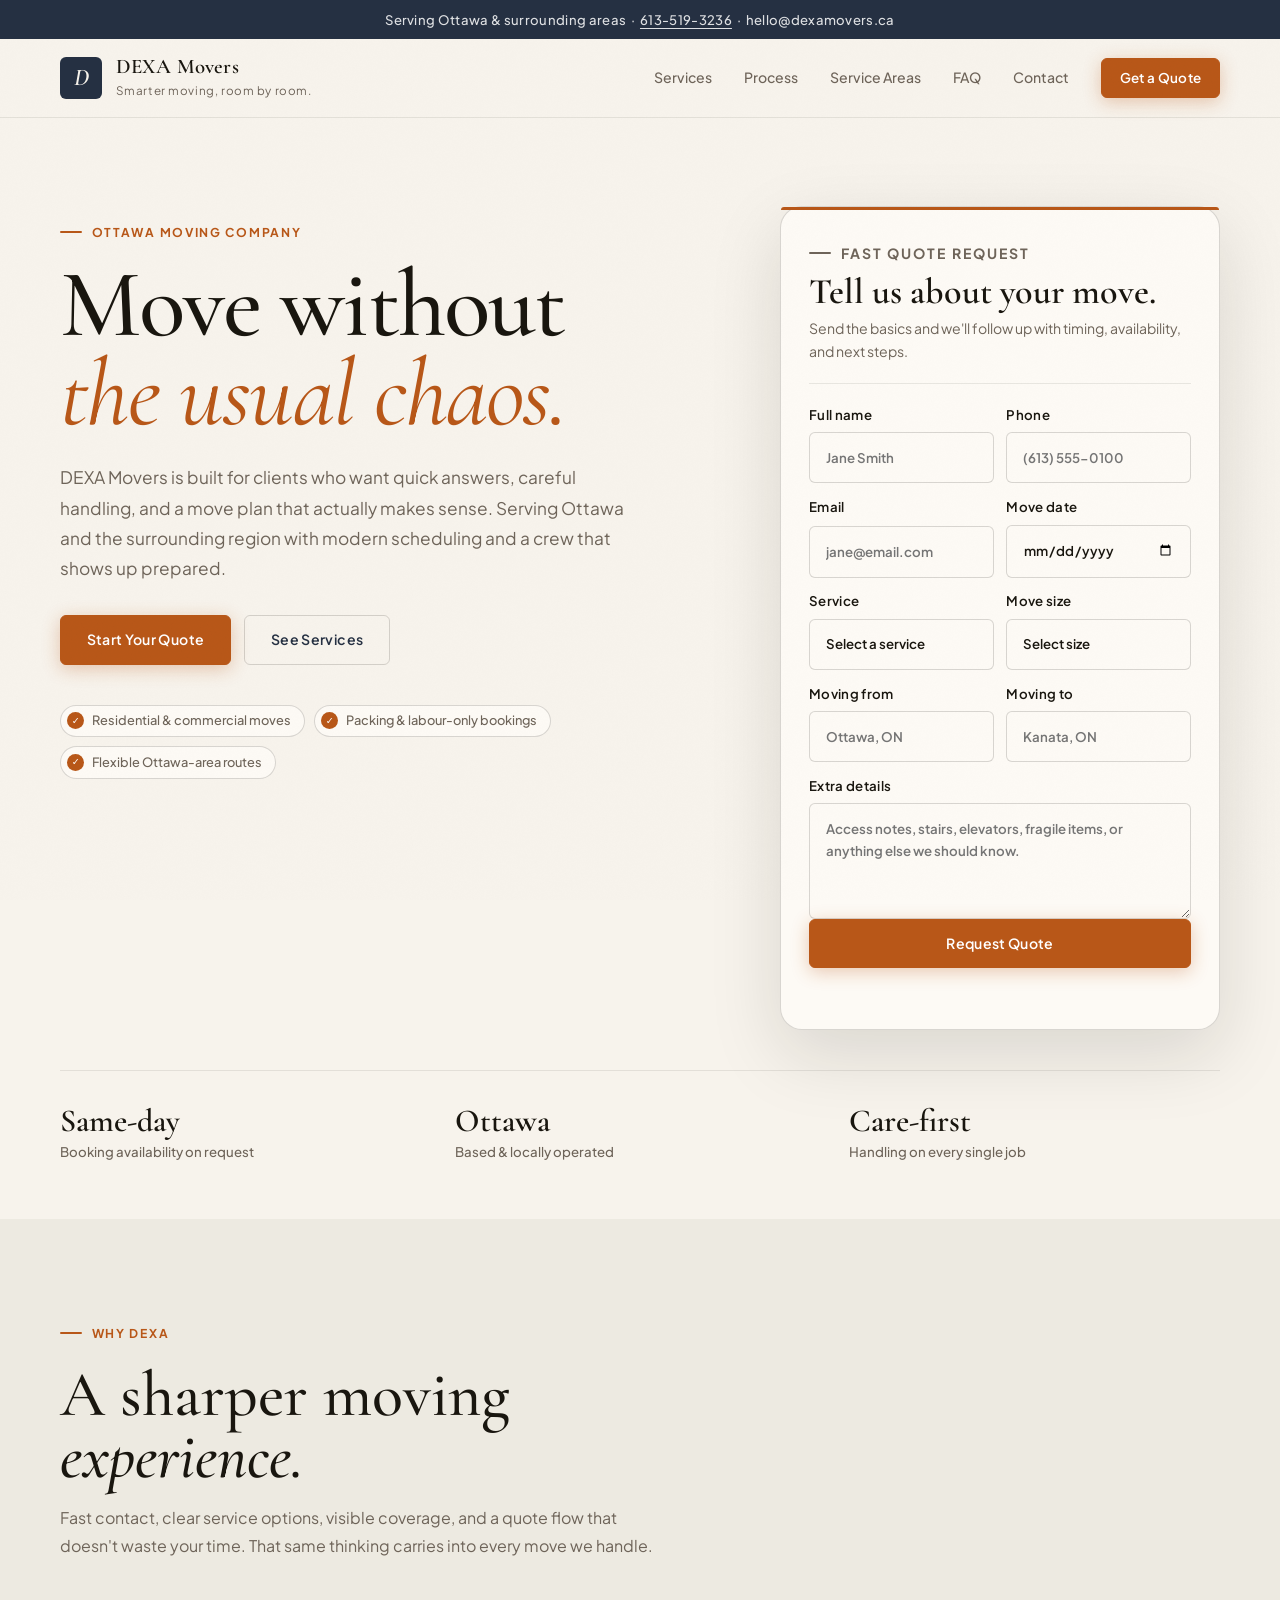
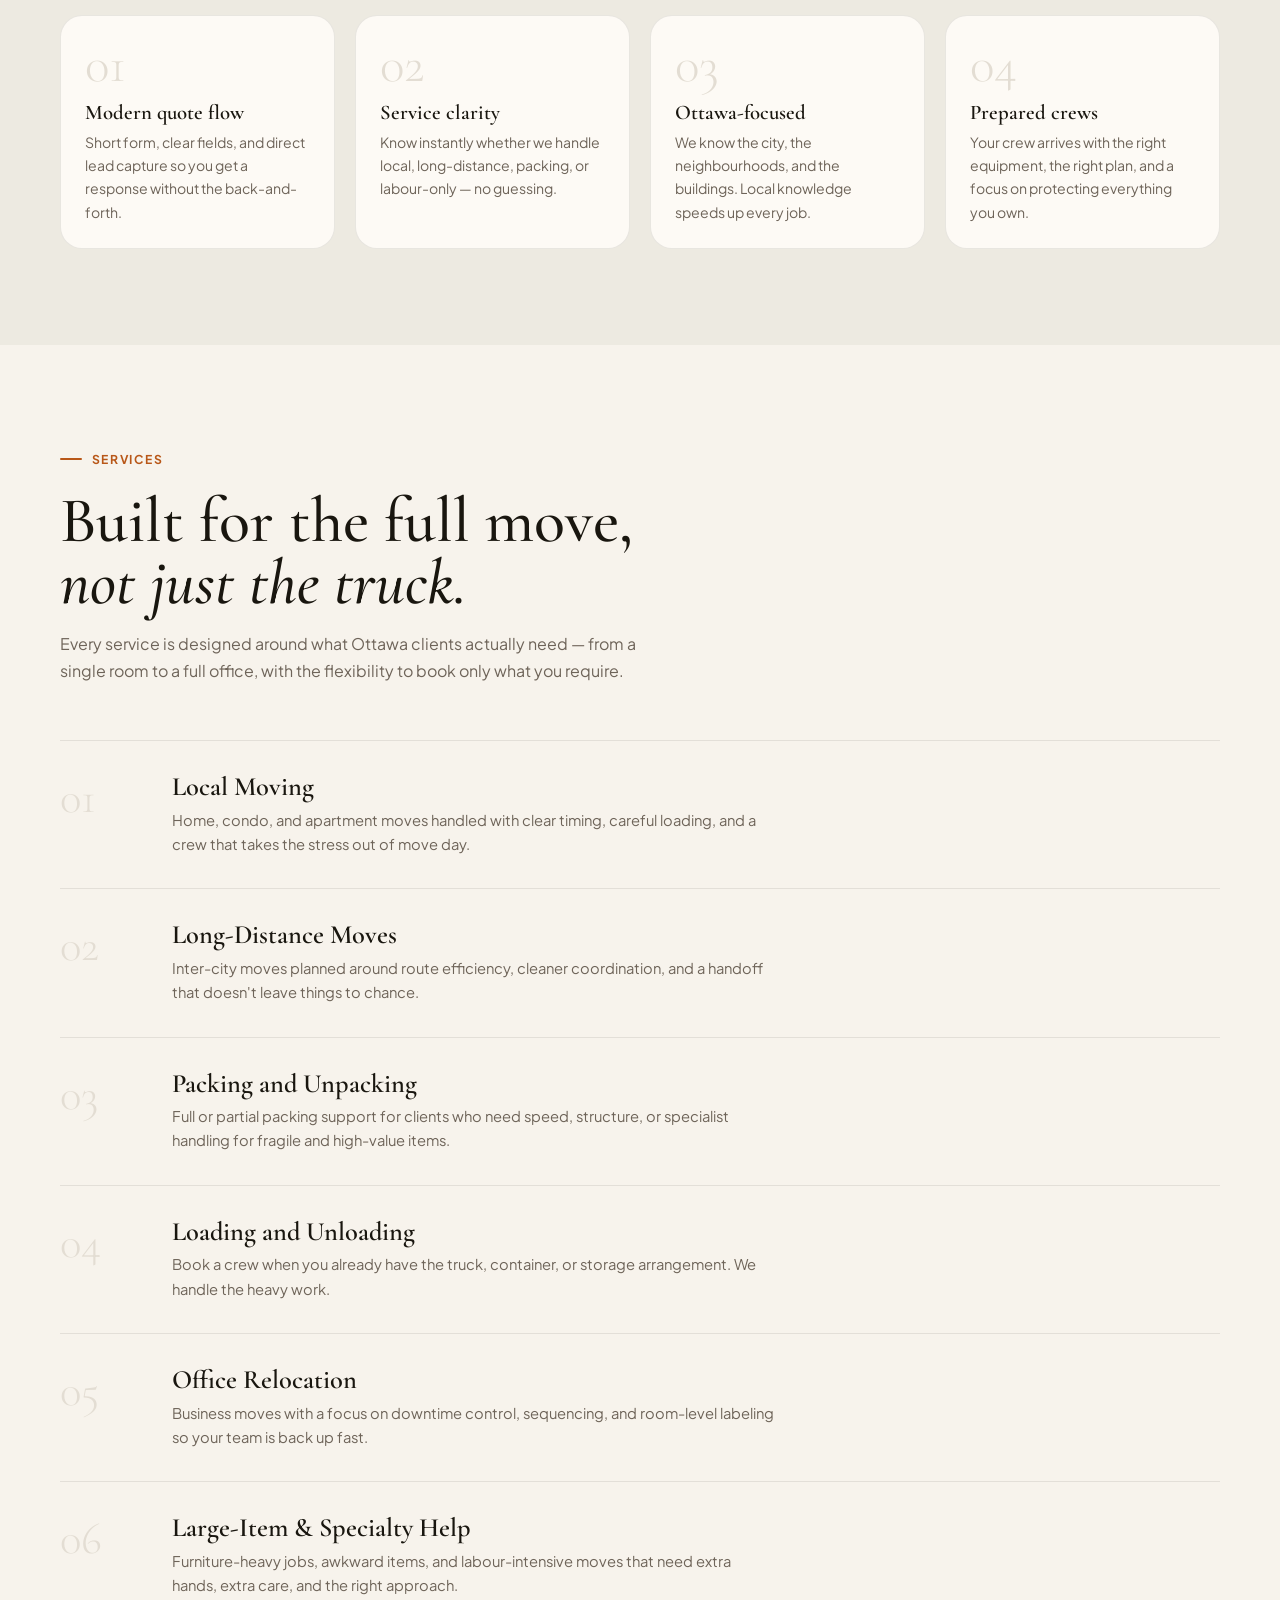
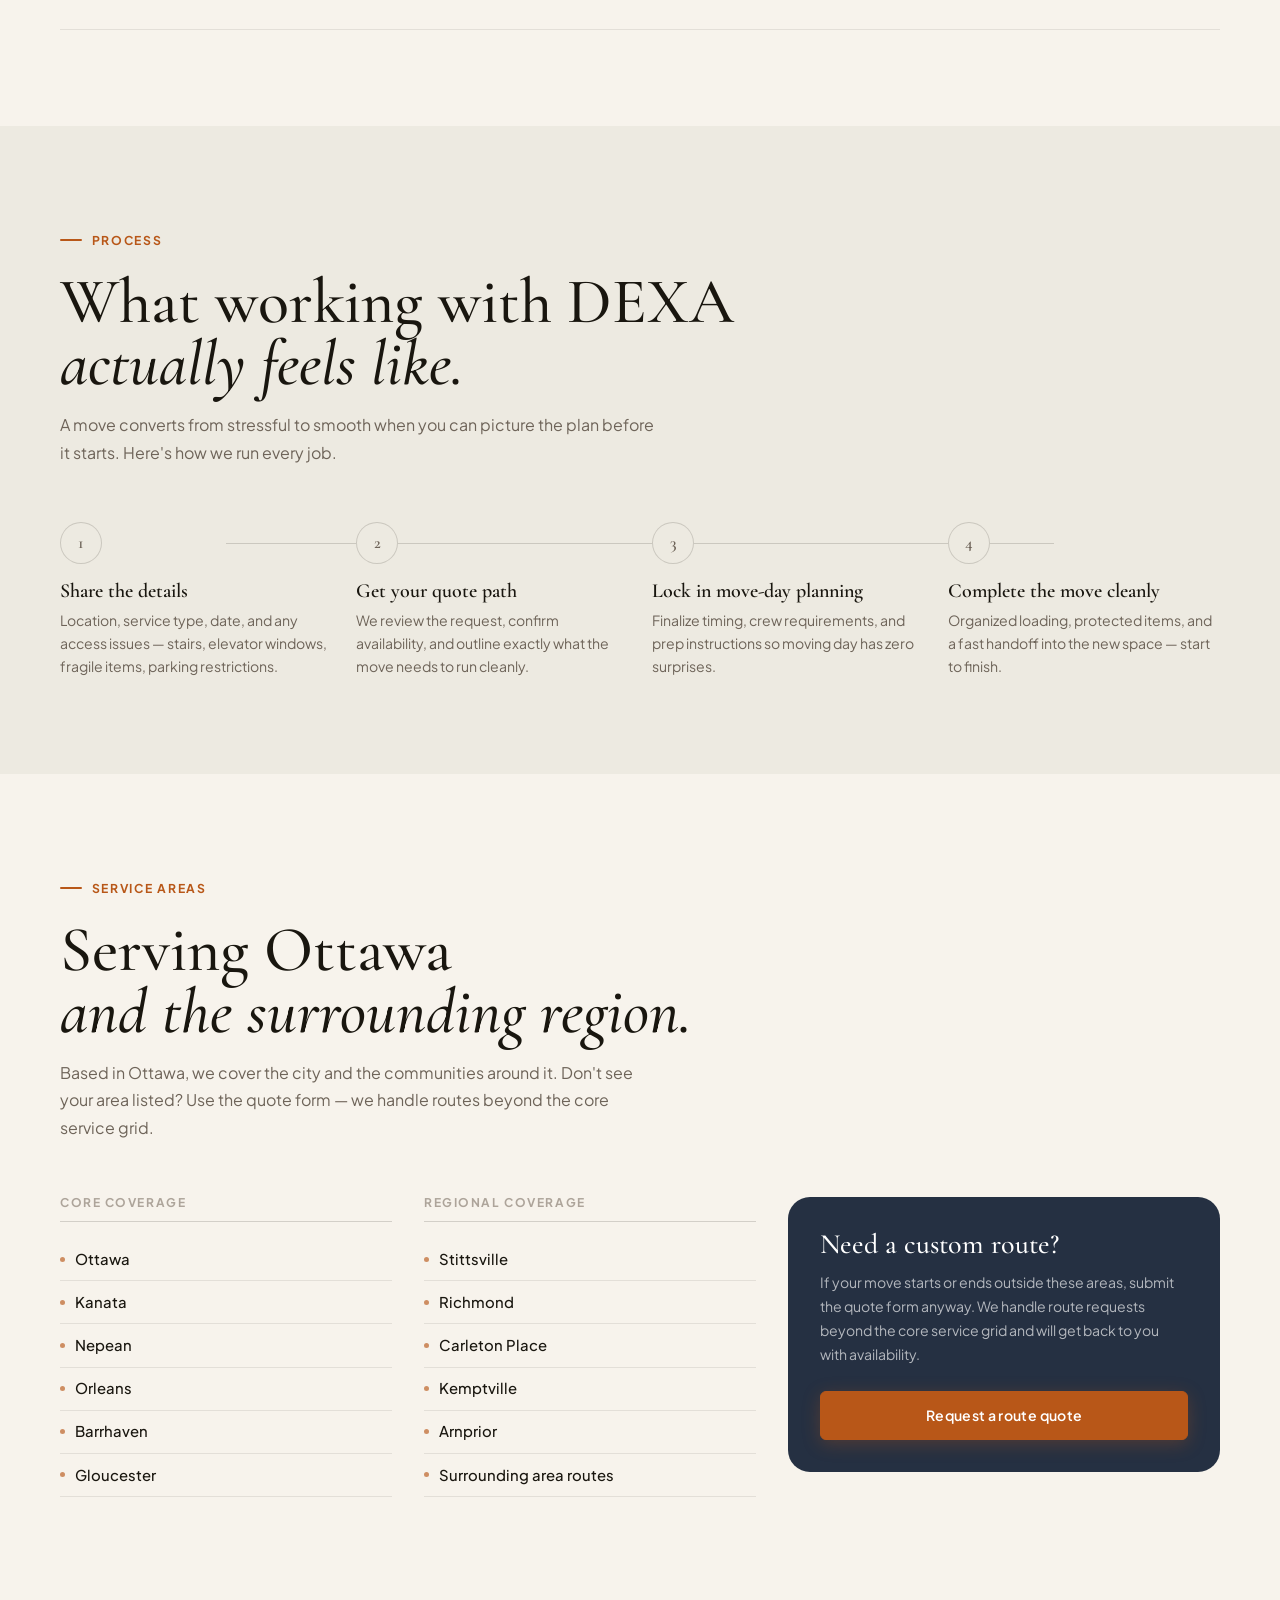
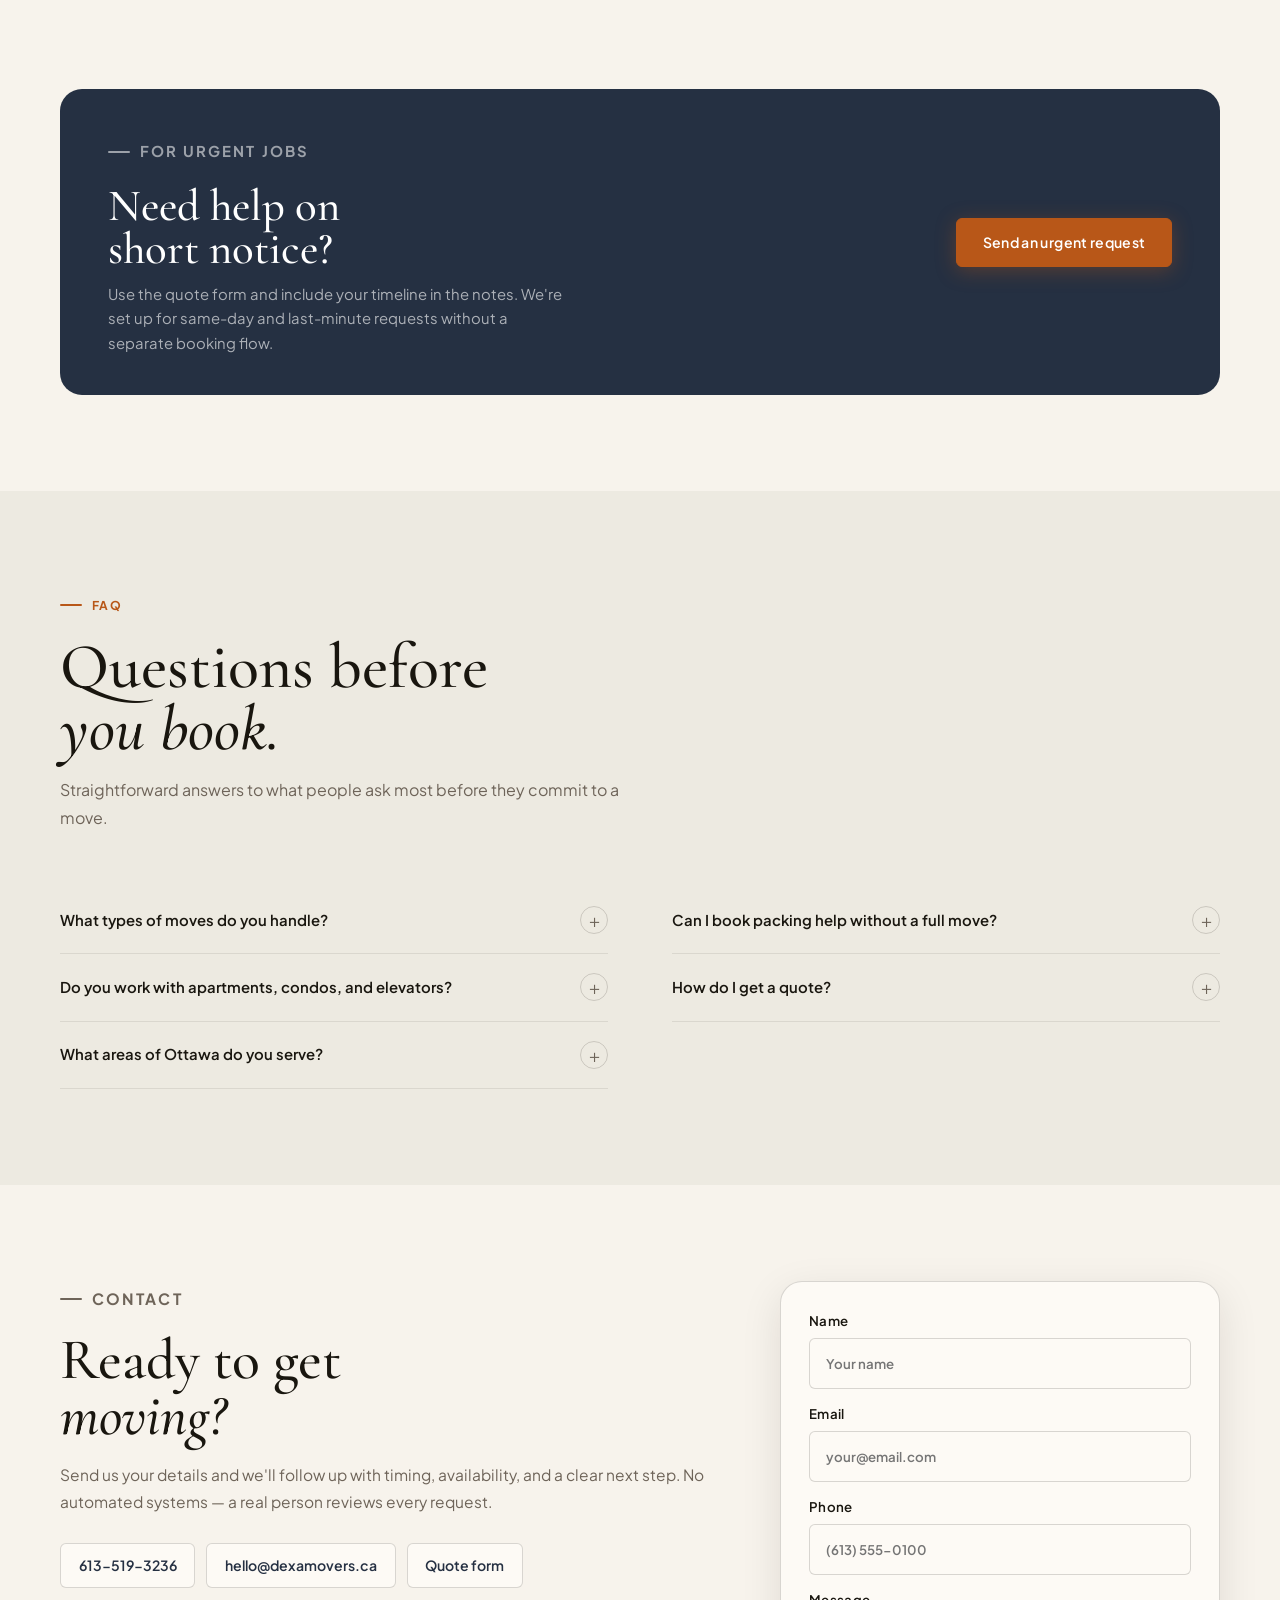
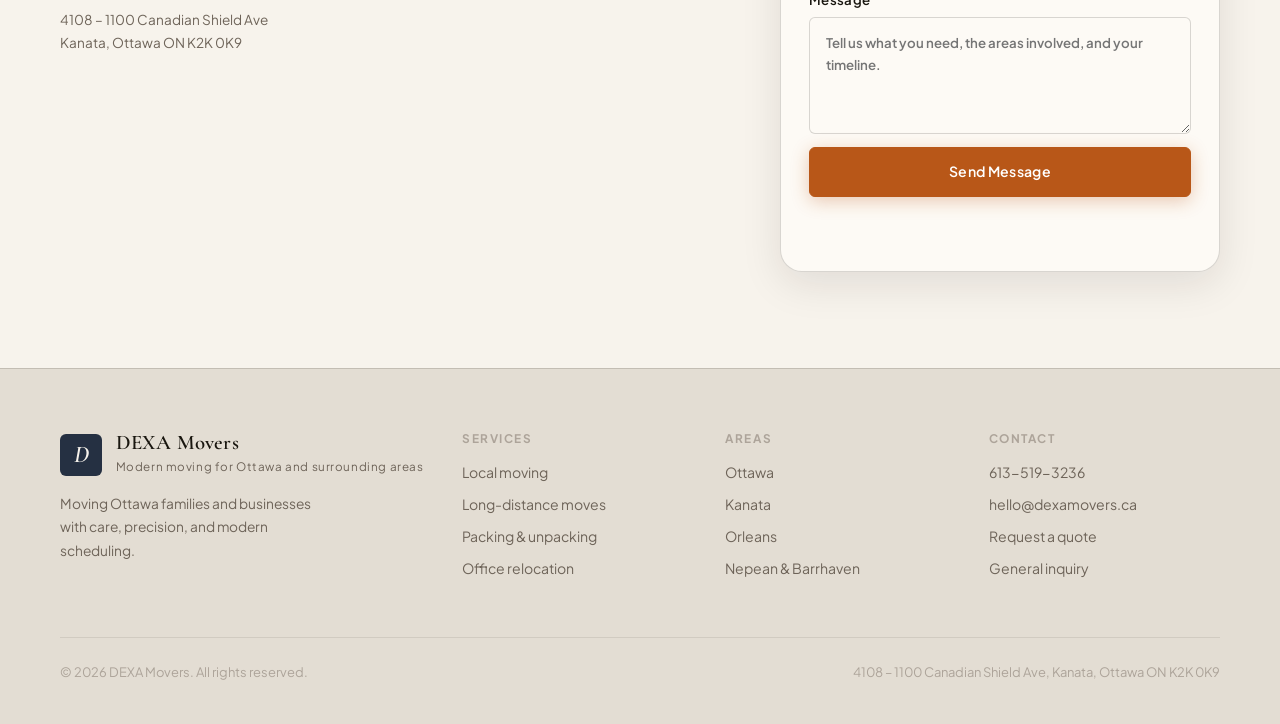
==== index.html @ c9f91f97 "Add files via upload" ====
<!doctype html>
<html lang="en-CA">
  <head>
    <meta charset="UTF-8" />
    <meta name="viewport" content="width=device-width, initial-scale=1.0" />
    <title>DEXA Movers | Smart Moving in Ottawa and Surrounding Areas</title>
    <meta
      name="description"
      content="DEXA Movers is a fast, modern moving company serving Ottawa, Kanata, Orleans, Nepean, and surrounding areas. Book local moves, long-distance moves, packing help, labour-only service, and office relocations."
    />
    <meta
      name="keywords"
      content="moving company Ottawa, movers Ottawa, Ottawa movers, Kanata movers, Orleans movers, local moving Ottawa, office relocation Ottawa, packing services Ottawa"
    />
    <meta name="theme-color" content="#B85718" />
    <meta property="og:title" content="DEXA Movers | Smart Moving in Ottawa and Surrounding Areas" />
    <meta
      property="og:description"
      content="Reliable local and long-distance moves, packing help, and careful crews across Ottawa, Kanata, Orleans, Nepean, and surrounding areas."
    />
    <meta property="og:type" content="website" />
    <meta property="og:url" content="https://dexamovers.ca/" />
    <meta property="og:image" content="https://dexamovers.ca/social-card.svg" />
    <meta name="twitter:card" content="summary_large_image" />
    <meta name="twitter:title" content="DEXA Movers | Smart Moving in Ottawa and Surrounding Areas" />
    <meta
      name="twitter:description"
      content="Reliable local and long-distance moves, packing help, and careful crews across Ottawa and surrounding areas."
    />
    <meta name="twitter:image" content="https://dexamovers.ca/social-card.svg" />
    <link rel="canonical" href="https://dexamovers.ca/" />
    <link rel="icon" href="/favicon.svg" type="image/svg+xml" />
    <link rel="manifest" href="/site.webmanifest" />
    <link rel="preconnect" href="https://fonts.googleapis.com" />
    <link rel="preconnect" href="https://fonts.gstatic.com" crossorigin />
    <link
      href="https://fonts.googleapis.com/css2?family=Cormorant+Garamond:ital,wght@0,400;0,500;0,600;0,700;1,400;1,500;1,600&family=Plus+Jakarta+Sans:wght@400;500;600;700&display=swap"
      rel="stylesheet"
    />
    <link rel="stylesheet" href="/styles.css" />
    <script type="application/ld+json">
      {
        "@context": "https://schema.org",
        "@type": "MovingCompany",
        "name": "DEXA Movers",
        "url": "https://dexamovers.ca/",
        "telephone": "+16135193236",
        "email": "hello@dexamovers.ca",
        "address": {
          "@type": "PostalAddress",
          "streetAddress": "4108 - 1100 Canadian Shield Avenue",
          "addressLocality": "Kanata",
          "addressRegion": "ON",
          "postalCode": "K2K 0K9",
          "addressCountry": "CA"
        },
        "areaServed": [
          "Ottawa",
          "Kanata",
          "Nepean",
          "Orleans",
          "Barrhaven",
          "Gloucester",
          "Stittsville",
          "Richmond",
          "Carleton Place",
          "Kemptville",
          "Arnprior"
        ],
        "description": "DEXA Movers provides residential, commercial, labour-only, packing, and long-distance moving services in Ottawa and surrounding areas.",
        "sameAs": []
      }
    </script>
    <script type="application/ld+json">
      {
        "@context": "https://schema.org",
        "@type": "FAQPage",
        "mainEntity": [
          {
            "@type": "Question",
            "name": "What types of moves does DEXA Movers handle?",
            "acceptedAnswer": {
              "@type": "Answer",
              "text": "DEXA Movers handles local residential moves, long-distance moves, apartment moves, office moves, packing help, and labour-only moving support across Ottawa and surrounding areas."
            }
          },
          {
            "@type": "Question",
            "name": "Can I get help with packing only?",
            "acceptedAnswer": {
              "@type": "Answer",
              "text": "Yes. You can book full packing, partial packing, or labour-only help for loading, unloading, furniture wrapping, and room-by-room prep."
            }
          },
          {
            "@type": "Question",
            "name": "How fast can I get a quote?",
            "acceptedAnswer": {
              "@type": "Answer",
              "text": "Most online quote requests can be reviewed quickly once you share your move date, origin, destination, and the size of the move."
            }
          },
          {
            "@type": "Question",
            "name": "What areas of Ottawa do you serve?",
            "acceptedAnswer": {
              "@type": "Answer",
              "text": "DEXA Movers serves Ottawa and the surrounding region, including Kanata, Nepean, Orleans, Barrhaven, Gloucester, Stittsville, Carleton Place, Kemptville, and Arnprior."
            }
          }
        ]
      }
    </script>
  </head>
  <body>
    <div class="announcement-bar">
      <p>Serving Ottawa &amp; surrounding areas &nbsp;·&nbsp; <a href="tel:+16135193236" style="color:inherit;text-decoration:underline;text-underline-offset:3px;">613-519-3236</a> &nbsp;·&nbsp; hello@dexamovers.ca</p>
    </div>

    <header class="site-header" id="top">
      <div class="container header-inner">
        <a class="brand" href="#top" aria-label="DEXA Movers home">
          <span class="brand-mark" aria-hidden="true">D</span>
          <span class="brand-copy">
            <strong>DEXA Movers</strong>
            <span>Smarter moving, room by room.</span>
          </span>
        </a>

        <button class="nav-toggle" type="button" aria-expanded="false" aria-controls="site-nav">
          Menu
        </button>

        <nav class="site-nav" id="site-nav" aria-label="Primary">
          <a href="#services">Services</a>
          <a href="#process">Process</a>
          <a href="#areas">Service Areas</a>
          <a href="#faq">FAQ</a>
          <a href="#contact">Contact</a>
          <a class="button button-primary button-small" href="#quote">Get a Quote</a>
        </nav>
      </div>
    </header>

    <main>

      <!-- HERO -->
      <section class="hero">
        <div class="container hero-grid">
          <div class="hero-copy">
            <p class="eyebrow" data-reveal>Ottawa Moving Company</p>
            <h1 data-reveal data-delay="1">
              Move without<br>
              <em>the usual chaos.</em>
            </h1>
            <p class="hero-lead" data-reveal data-delay="2">
              DEXA Movers is built for clients who want quick answers, careful
              handling, and a move plan that actually makes sense. Serving Ottawa
              and the surrounding region with modern scheduling and a crew that
              shows up prepared.
            </p>
            <div class="hero-actions" data-reveal data-delay="3">
              <a class="button button-primary" href="#quote">Start Your Quote</a>
              <a class="button button-secondary" href="#services">See Services</a>
            </div>
            <div class="trust-pills" data-reveal data-delay="4">
              <span class="trust-pill">Residential &amp; commercial moves</span>
              <span class="trust-pill">Packing &amp; labour-only bookings</span>
              <span class="trust-pill">Flexible Ottawa-area routes</span>
            </div>
          </div>

          <aside class="quote-card" id="quote" data-reveal data-delay="2">
            <div class="card-intro">
              <p class="eyebrow">Fast quote request</p>
              <h2>Tell us about your move.</h2>
              <p>Send the basics and we'll follow up with timing, availability, and next steps.</p>
            </div>

            <form class="lead-form" data-form-name="Quote Request" data-endpoint="https://formspree.io/f/xdaweney">
              <input type="hidden" name="leadType" value="Quote Request" />
              <input type="hidden" name="sourcePage" value="/" />
              <input type="text" name="website" tabindex="-1" autocomplete="off" class="hp-field" />

              <div class="form-grid">
                <label>
                  Full name
                  <input name="name" type="text" autocomplete="name" required placeholder="Jane Smith" />
                </label>
                <label>
                  Phone
                  <input name="phone" type="tel" autocomplete="tel" required placeholder="(613) 555-0100" />
                </label>
                <label>
                  Email
                  <input name="email" type="email" autocomplete="email" required placeholder="jane@email.com" />
                </label>
                <label>
                  Move date
                  <input name="moveDate" type="date" />
                </label>
                <label>
                  Service
                  <select name="service" required>
                    <option value="">Select a service</option>
                    <option>Local move</option>
                    <option>Long-distance move</option>
                    <option>Apartment move</option>
                    <option>Office relocation</option>
                    <option>Packing help</option>
                    <option>Loading and unloading</option>
                    <option>Labour-only move</option>
                    <option>Large-item move</option>
                  </select>
                </label>
                <label>
                  Move size
                  <select name="moveSize">
                    <option value="">Select size</option>
                    <option>Studio / room</option>
                    <option>1-bedroom</option>
                    <option>2-bedroom</option>
                    <option>3-bedroom+</option>
                    <option>Office / commercial</option>
                  </select>
                </label>
                <label>
                  Moving from
                  <input name="fromCity" type="text" autocomplete="address-level2" placeholder="Ottawa, ON" />
                </label>
                <label>
                  Moving to
                  <input name="toCity" type="text" autocomplete="address-level2" placeholder="Kanata, ON" />
                </label>
              </div>

              <label>
                Extra details
                <textarea
                  name="details"
                  rows="3"
                  placeholder="Access notes, stairs, elevators, fragile items, or anything else we should know."
                ></textarea>
              </label>

              <button class="button button-primary button-block" type="submit">Request Quote</button>
              <p class="form-status" role="status" aria-live="polite"></p>
            </form>
          </aside>
        </div>

        <div class="hero-metrics container" aria-label="DEXA Movers highlights">
          <article data-reveal>
            <span class="metric-value">Same-day</span>
            <span class="metric-label">Booking availability on request</span>
          </article>
          <article data-reveal data-delay="1">
            <span class="metric-value">Ottawa</span>
            <span class="metric-label">Based &amp; locally operated</span>
          </article>
          <article data-reveal data-delay="2">
            <span class="metric-value">Care-first</span>
            <span class="metric-label">Handling on every single job</span>
          </article>
        </div>
      </section>

      <!-- WHY DEXA -->
      <section class="section section-alt">
        <div class="container">
          <div class="section-header" data-reveal>
            <p class="eyebrow">Why DEXA</p>
            <h2>A sharper moving<br><em>experience.</em></h2>
            <p class="section-lead">
              Fast contact, clear service options, visible coverage, and a quote
              flow that doesn't waste your time. That same thinking carries into
              every move we handle.
            </p>
          </div>

          <div class="feature-grid">
            <article class="feature-card" data-reveal data-delay="1">
              <span class="feature-number">01</span>
              <h3>Modern quote flow</h3>
              <p>Short form, clear fields, and direct lead capture so you get a response without the back-and-forth.</p>
            </article>
            <article class="feature-card" data-reveal data-delay="2">
              <span class="feature-number">02</span>
              <h3>Service clarity</h3>
              <p>Know instantly whether we handle local, long-distance, packing, or labour-only — no guessing.</p>
            </article>
            <article class="feature-card" data-reveal data-delay="3">
              <span class="feature-number">03</span>
              <h3>Ottawa-focused</h3>
              <p>We know the city, the neighbourhoods, and the buildings. Local knowledge speeds up every job.</p>
            </article>
            <article class="feature-card" data-reveal data-delay="4">
              <span class="feature-number">04</span>
              <h3>Prepared crews</h3>
              <p>Your crew arrives with the right equipment, the right plan, and a focus on protecting everything you own.</p>
            </article>
          </div>
        </div>
      </section>

      <!-- SERVICES -->
      <section class="section" id="services">
        <div class="container">
          <div class="section-header" data-reveal>
            <p class="eyebrow">Services</p>
            <h2>Built for the full move,<br><em>not just the truck.</em></h2>
            <p class="section-lead">
              Every service is designed around what Ottawa clients actually need —
              from a single room to a full office, with the flexibility to book only
              what you require.
            </p>
          </div>

          <div class="services-list">
            <div class="service-item" data-reveal>
              <span class="service-num">01</span>
              <div class="service-body">
                <h3>Local Moving</h3>
                <p>Home, condo, and apartment moves handled with clear timing, careful loading, and a crew that takes the stress out of move day.</p>
              </div>
            </div>
            <div class="service-item" data-reveal>
              <span class="service-num">02</span>
              <div class="service-body">
                <h3>Long-Distance Moves</h3>
                <p>Inter-city moves planned around route efficiency, cleaner coordination, and a handoff that doesn't leave things to chance.</p>
              </div>
            </div>
            <div class="service-item" data-reveal>
              <span class="service-num">03</span>
              <div class="service-body">
                <h3>Packing and Unpacking</h3>
                <p>Full or partial packing support for clients who need speed, structure, or specialist handling for fragile and high-value items.</p>
              </div>
            </div>
            <div class="service-item" data-reveal>
              <span class="service-num">04</span>
              <div class="service-body">
                <h3>Loading and Unloading</h3>
                <p>Book a crew when you already have the truck, container, or storage arrangement. We handle the heavy work.</p>
              </div>
            </div>
            <div class="service-item" data-reveal>
              <span class="service-num">05</span>
              <div class="service-body">
                <h3>Office Relocation</h3>
                <p>Business moves with a focus on downtime control, sequencing, and room-level labeling so your team is back up fast.</p>
              </div>
            </div>
            <div class="service-item" data-reveal>
              <span class="service-num">06</span>
              <div class="service-body">
                <h3>Large-Item &amp; Specialty Help</h3>
                <p>Furniture-heavy jobs, awkward items, and labour-intensive moves that need extra hands, extra care, and the right approach.</p>
              </div>
            </div>
          </div>
        </div>
      </section>

      <!-- PROCESS -->
      <section class="section section-alt" id="process">
        <div class="container">
          <div class="section-header" data-reveal>
            <p class="eyebrow">Process</p>
            <h2>What working with DEXA<br><em>actually feels like.</em></h2>
            <p class="section-lead">
              A move converts from stressful to smooth when you can picture the
              plan before it starts. Here's how we run every job.
            </p>
          </div>

          <div class="process-wrapper">
            <div class="process-grid">
              <div class="process-connector" aria-hidden="true"></div>
              <div class="process-step" data-reveal data-delay="1">
                <div class="step-dot">1</div>
                <h3>Share the details</h3>
                <p>Location, service type, date, and any access issues — stairs, elevator windows, fragile items, parking restrictions.</p>
              </div>
              <div class="process-step" data-reveal data-delay="2">
                <div class="step-dot">2</div>
                <h3>Get your quote path</h3>
                <p>We review the request, confirm availability, and outline exactly what the move needs to run cleanly.</p>
              </div>
              <div class="process-step" data-reveal data-delay="3">
                <div class="step-dot">3</div>
                <h3>Lock in move-day planning</h3>
                <p>Finalize timing, crew requirements, and prep instructions so moving day has zero surprises.</p>
              </div>
              <div class="process-step" data-reveal data-delay="4">
                <div class="step-dot">4</div>
                <h3>Complete the move cleanly</h3>
                <p>Organized loading, protected items, and a fast handoff into the new space — start to finish.</p>
              </div>
            </div>
          </div>
        </div>
      </section>

      <!-- SERVICE AREAS -->
      <section class="section" id="areas">
        <div class="container">
          <div class="section-header" data-reveal>
            <p class="eyebrow">Service Areas</p>
            <h2>Serving Ottawa<br><em>and the surrounding region.</em></h2>
            <p class="section-lead">
              Based in Ottawa, we cover the city and the communities around it.
              Don't see your area listed? Use the quote form — we handle routes
              beyond the core service grid.
            </p>
          </div>

          <div class="area-shell">
            <div class="area-group" data-reveal data-delay="1">
              <h3>Core Coverage</h3>
              <ul class="area-list">
                <li>Ottawa</li>
                <li>Kanata</li>
                <li>Nepean</li>
                <li>Orleans</li>
                <li>Barrhaven</li>
                <li>Gloucester</li>
              </ul>
            </div>
            <div class="area-group" data-reveal data-delay="2">
              <h3>Regional Coverage</h3>
              <ul class="area-list">
                <li>Stittsville</li>
                <li>Richmond</li>
                <li>Carleton Place</li>
                <li>Kemptville</li>
                <li>Arnprior</li>
                <li>Surrounding area routes</li>
              </ul>
            </div>
            <div class="area-cta-card" data-reveal data-delay="3">
              <h3>Need a custom route?</h3>
              <p>
                If your move starts or ends outside these areas, submit the quote
                form anyway. We handle route requests beyond the core service grid
                and will get back to you with availability.
              </p>
              <a class="button" href="#quote">Request a route quote</a>
            </div>
          </div>
        </div>
      </section>

      <!-- URGENCY CTA -->
      <section class="section">
        <div class="container">
          <div class="cta-banner" data-reveal>
            <div class="cta-banner-copy">
              <p class="eyebrow">For urgent jobs</p>
              <h2>Need help on<br>short notice?</h2>
              <p>
                Use the quote form and include your timeline in the notes. We're
                set up for same-day and last-minute requests without a separate
                booking flow.
              </p>
            </div>
            <a class="button button-primary" href="#quote">Send an urgent request</a>
          </div>
        </div>
      </section>

      <!-- FAQ -->
      <section class="section section-alt" id="faq">
        <div class="container">
          <div class="section-header" data-reveal>
            <p class="eyebrow">FAQ</p>
            <h2>Questions before<br><em>you book.</em></h2>
            <p class="section-lead">
              Straightforward answers to what people ask most before they
              commit to a move.
            </p>
          </div>

          <div class="faq-grid">
            <details class="faq-item" data-reveal>
              <summary>What types of moves do you handle? <span class="faq-toggle" aria-hidden="true">+</span></summary>
              <p>
                We handle local residential moves, long-distance moves, office
                relocations, packing help, loading and unloading, and labour-only
                jobs across Ottawa and surrounding areas.
              </p>
            </details>
            <details class="faq-item" data-reveal>
              <summary>Can I book packing help without a full move? <span class="faq-toggle" aria-hidden="true">+</span></summary>
              <p>
                Yes. Packing-only or partial packing support can be quoted
                separately from transport. Just select "Packing help" in the
                quote form.
              </p>
            </details>
            <details class="faq-item" data-reveal>
              <summary>Do you work with apartments, condos, and elevators? <span class="faq-toggle" aria-hidden="true">+</span></summary>
              <p>
                Yes. Use the notes field to flag stairs, elevator booking windows,
                parking issues, or loading dock rules so your crew arrives
                prepared.
              </p>
            </details>
            <details class="faq-item" data-reveal>
              <summary>How do I get a quote? <span class="faq-toggle" aria-hidden="true">+</span></summary>
              <p>
                Submit the quote form with your move type, date, and route. That
                gives enough context to start the conversation and confirm
                availability properly.
              </p>
            </details>
            <details class="faq-item" data-reveal>
              <summary>What areas of Ottawa do you serve? <span class="faq-toggle" aria-hidden="true">+</span></summary>
              <p>
                We serve Ottawa and the surrounding region, including Kanata,
                Nepean, Orleans, Barrhaven, Gloucester, Stittsville, Carleton
                Place, Kemptville, and Arnprior.
              </p>
            </details>
          </div>
        </div>
      </section>

      <!-- CONTACT -->
      <section class="section" id="contact">
        <div class="container contact-shell">
          <div class="contact-copy">
            <p class="eyebrow" data-reveal>Contact</p>
            <h2 data-reveal data-delay="1">Ready to get<br><em>moving?</em></h2>
            <p data-reveal data-delay="2">
              Send us your details and we'll follow up with timing, availability,
              and a clear next step. No automated systems — a real person
              reviews every request.
            </p>
            <div class="contact-links" data-reveal data-delay="3">
              <a href="tel:+16135193236">613-519-3236</a>
              <a href="mailto:hello@dexamovers.ca">hello@dexamovers.ca</a>
              <a href="#quote">Quote form</a>
            </div>
            <p style="margin-top:1.25rem;font-size:0.85rem;color:var(--ink-2);" data-reveal data-delay="4">
              4108 – 1100 Canadian Shield Ave<br>Kanata, Ottawa ON K2K 0K9
            </p>
          </div>

          <form class="lead-form contact-form" data-form-name="General Inquiry" data-reveal data-delay="2">
            <input type="hidden" name="leadType" value="General Inquiry" />
            <input type="hidden" name="sourcePage" value="/" />
            <input type="text" name="website" tabindex="-1" autocomplete="off" class="hp-field" />

            <label>
              Name
              <input name="name" type="text" autocomplete="name" required placeholder="Your name" />
            </label>
            <label>
              Email
              <input name="email" type="email" autocomplete="email" required placeholder="your@email.com" />
            </label>
            <label>
              Phone
              <input name="phone" type="tel" autocomplete="tel" placeholder="(613) 555-0100" />
            </label>
            <label>
              Message
              <textarea
                name="details"
                rows="4"
                placeholder="Tell us what you need, the areas involved, and your timeline."
                required
              ></textarea>
            </label>
            <button class="button button-primary button-block" type="submit">Send Message</button>
            <p class="form-status" role="status" aria-live="polite"></p>
          </form>
        </div>
      </section>

    </main>

    <footer class="site-footer">
      <div class="container footer-grid">
        <div class="footer-brand">
          <a class="brand" href="#top" aria-label="DEXA Movers">
            <span class="brand-mark" aria-hidden="true">D</span>
            <span class="brand-copy">
              <strong>DEXA Movers</strong>
              <span>Modern moving for Ottawa and surrounding areas</span>
            </span>
          </a>
          <p>Moving Ottawa families and businesses with care, precision, and modern scheduling.</p>
        </div>
        <div class="footer-col">
          <h4>Services</h4>
          <a href="#services">Local moving</a>
          <a href="#services">Long-distance moves</a>
          <a href="#services">Packing &amp; unpacking</a>
          <a href="#services">Office relocation</a>
        </div>
        <div class="footer-col">
          <h4>Areas</h4>
          <a href="#areas">Ottawa</a>
          <a href="#areas">Kanata</a>
          <a href="#areas">Orleans</a>
          <a href="#areas">Nepean &amp; Barrhaven</a>
        </div>
        <div class="footer-col">
          <h4>Contact</h4>
          <a href="tel:+16135193236">613-519-3236</a>
          <a href="mailto:hello@dexamovers.ca">hello@dexamovers.ca</a>
          <a href="#quote">Request a quote</a>
          <a href="#contact">General inquiry</a>
        </div>
      </div>
      <div class="container footer-base">
        <p>© <span id="year"></span> DEXA Movers. All rights reserved.</p>
        <p>4108 – 1100 Canadian Shield Ave, Kanata, Ottawa ON K2K 0K9</p>
      </div>
    </footer>

    <script type="module" src="/main.js"></script>
  </body>
</html>
---- styles.css ----
/* =====================================================
   DEXA Movers — Production Styles
   Aesthetic: Warm Craftsman Editorial
   Fonts: Cormorant Garamond (display) + Plus Jakarta Sans (body)
   ===================================================== */

/* ---- DESIGN TOKENS ---- */
:root {
  --bg:           #F7F3EC;
  --bg-alt:       #EDEAE1;
  --bg-deep:      #E3DDD3;
  --surface:      #FDFAF5;
  --surface-2:    rgba(253, 250, 245, 0.92);
  --ink:          #19160F;
  --ink-2:        #6E6459;
  --ink-3:        #ADA49A;
  --copper:       #B85718;
  --copper-2:     #9E4912;
  --copper-tint:  rgba(184, 87, 24, 0.1);
  --slate:        #253042;
  --slate-tint:   rgba(37, 48, 66, 0.06);
  --line:         rgba(25, 22, 15, 0.09);
  --line-2:       rgba(25, 22, 15, 0.16);
  --shadow-xs:    0 1px 4px rgba(25, 22, 15, 0.05);
  --shadow-sm:    0 4px 16px rgba(25, 22, 15, 0.08);
  --shadow:       0 12px 40px rgba(25, 22, 15, 0.1);
  --shadow-lg:    0 24px 72px rgba(25, 22, 15, 0.13);
  --r:            6px;
  --r-md:         10px;
  --r-lg:         16px;
  --r-xl:         22px;
  --container:    min(1160px, calc(100vw - 48px));
  --font-serif:   'Cormorant Garamond', Georgia, serif;
  --font-body:    'Plus Jakarta Sans', system-ui, sans-serif;
}

/* ---- RESET ---- */
*, *::before, *::after { box-sizing: border-box; }
html { scroll-behavior: smooth; }

body {
  margin: 0;
  font-family: var(--font-body);
  font-size: 1rem;
  line-height: 1.65;
  color: var(--ink);
  background-color: var(--bg);
  -webkit-font-smoothing: antialiased;
  -moz-osx-font-smoothing: grayscale;
}

/* Subtle grain overlay */
body::after {
  content: '';
  position: fixed;
  inset: 0;
  pointer-events: none;
  z-index: 9999;
  opacity: 0.55;
  background-image: url("data:image/svg+xml,%3Csvg xmlns='http://www.w3.org/2000/svg' width='250' height='250'%3E%3Cfilter id='n'%3E%3CfeTurbulence type='fractalNoise' baseFrequency='0.8' numOctaves='4' stitchTiles='stitch'/%3E%3CfeColorMatrix type='saturate' values='0'/%3E%3C/filter%3E%3Crect width='250' height='250' filter='url(%23n)' opacity='0.04'/%3E%3C/svg%3E");
  mix-blend-mode: multiply;
}

img { max-width: 100%; display: block; }
a { color: inherit; text-decoration: none; }
button, input, select, textarea { font: inherit; }
p { margin: 0 0 1em; }
p:last-child { margin-bottom: 0; }
h1, h2, h3, h4 {
  font-family: var(--font-serif);
  margin: 0;
  font-weight: 600;
  line-height: 1.04;
}
em { font-style: italic; }

/* ---- EYEBROW LABEL ---- */
.eyebrow {
  display: inline-flex;
  align-items: center;
  gap: 0.6rem;
  font-family: var(--font-body);
  font-size: 0.76rem;
  font-weight: 700;
  letter-spacing: 0.14em;
  text-transform: uppercase;
  color: var(--copper);
  margin: 0 0 1.1rem;
}
.eyebrow::before {
  content: '';
  display: block;
  width: 22px;
  height: 2px;
  background: currentColor;
  border-radius: 2px;
  flex-shrink: 0;
}

/* ---- LAYOUT ---- */
.container {
  width: var(--container);
  margin: 0 auto;
}

/* ---- SCROLL REVEAL ---- */
[data-reveal] {
  opacity: 0;
  transform: translateY(26px);
  transition: opacity 0.65s ease, transform 0.65s ease;
}
[data-reveal].is-visible {
  opacity: 1;
  transform: none;
}
[data-reveal][data-delay="1"] { transition-delay: 0.1s; }
[data-reveal][data-delay="2"] { transition-delay: 0.2s; }
[data-reveal][data-delay="3"] { transition-delay: 0.3s; }
[data-reveal][data-delay="4"] { transition-delay: 0.4s; }
[data-reveal][data-delay="5"] { transition-delay: 0.5s; }

/* ---- ANNOUNCEMENT BAR ---- */
.announcement-bar {
  background: var(--slate);
  color: rgba(255, 255, 255, 0.85);
  text-align: center;
  padding: 0.55rem 1rem;
  font-size: 0.82rem;
  font-weight: 500;
  letter-spacing: 0.025em;
}
.announcement-bar p { margin: 0; }

/* ---- HEADER ---- */
.site-header {
  position: sticky;
  top: 0;
  z-index: 50;
  background: rgba(247, 243, 236, 0.94);
  backdrop-filter: blur(20px);
  -webkit-backdrop-filter: blur(20px);
  border-bottom: 1px solid var(--line);
}
.header-inner {
  display: flex;
  align-items: center;
  justify-content: space-between;
  min-height: 78px;
  gap: 2rem;
}
.brand {
  display: inline-flex;
  align-items: center;
  gap: 0.85rem;
}
.brand-mark {
  width: 42px;
  height: 42px;
  border-radius: var(--r);
  background: var(--slate);
  color: var(--bg);
  display: grid;
  place-items: center;
  font-family: var(--font-serif);
  font-size: 1.5rem;
  font-weight: 600;
  font-style: italic;
  flex-shrink: 0;
}
.brand-copy strong {
  display: block;
  font-family: var(--font-serif);
  font-size: 1.3rem;
  font-weight: 600;
  line-height: 1;
  letter-spacing: 0.01em;
  color: var(--ink);
}
.brand-copy span {
  display: block;
  font-size: 0.73rem;
  color: var(--ink-2);
  letter-spacing: 0.05em;
  margin-top: 3px;
}
.site-nav {
  display: flex;
  align-items: center;
  gap: 2rem;
}
.site-nav a:not(.button) {
  font-size: 0.88rem;
  font-weight: 500;
  color: var(--ink-2);
  position: relative;
  padding-bottom: 2px;
  transition: color 200ms;
}
.site-nav a:not(.button)::after {
  content: '';
  position: absolute;
  bottom: 0;
  left: 0;
  width: 0;
  height: 1px;
  background: var(--copper);
  transition: width 220ms ease;
}
.site-nav a:not(.button):hover,
.site-nav a:not(.button):focus-visible {
  color: var(--ink);
}
.site-nav a:not(.button):hover::after { width: 100%; }
.nav-toggle {
  display: none;
  border: 1px solid var(--line-2);
  background: var(--surface);
  border-radius: var(--r);
  padding: 0.55rem 1rem;
  cursor: pointer;
  font-weight: 600;
  font-size: 0.86rem;
  color: var(--ink);
  transition: background 150ms;
}
.nav-toggle:hover { background: var(--bg-alt); }

/* ---- BUTTONS ---- */
.button {
  display: inline-flex;
  align-items: center;
  justify-content: center;
  gap: 0.5rem;
  min-height: 48px;
  padding: 0.75rem 1.6rem;
  border-radius: var(--r);
  border: 1px solid transparent;
  font-family: var(--font-body);
  font-weight: 600;
  font-size: 0.88rem;
  letter-spacing: 0.025em;
  cursor: pointer;
  transition: all 200ms ease;
  white-space: nowrap;
}
.button-primary {
  background: var(--copper);
  color: #fff;
  border-color: var(--copper);
  box-shadow: 0 4px 18px rgba(184, 87, 24, 0.3);
}
.button-primary:hover,
.button-primary:focus-visible {
  background: var(--copper-2);
  border-color: var(--copper-2);
  transform: translateY(-1px);
  box-shadow: 0 8px 28px rgba(184, 87, 24, 0.35);
}
.button-secondary {
  background: transparent;
  color: var(--slate);
  border-color: var(--line-2);
}
.button-secondary:hover,
.button-secondary:focus-visible {
  background: var(--slate-tint);
  border-color: rgba(37, 48, 66, 0.4);
}
.button-small {
  min-height: 40px;
  padding: 0.5rem 1.1rem;
  font-size: 0.84rem;
}
.button-block { width: 100%; }

/* ---- FORMS ---- */
input, select, textarea {
  width: 100%;
  border: 1px solid var(--line-2);
  border-radius: var(--r);
  background: var(--surface);
  padding: 0.85rem 1rem;
  color: var(--ink);
  transition: border-color 180ms, box-shadow 180ms;
  -webkit-appearance: none;
  appearance: none;
}
input:focus, select:focus, textarea:focus {
  outline: none;
  border-color: var(--copper);
  box-shadow: 0 0 0 3px rgba(184, 87, 24, 0.12);
}
textarea { resize: vertical; min-height: 116px; }
label {
  display: grid;
  gap: 0.4rem;
  font-size: 0.83rem;
  font-weight: 600;
  color: var(--ink);
  letter-spacing: 0.025em;
}
.hp-field {
  position: absolute;
  left: -9999px;
  opacity: 0;
  pointer-events: none;
}
.form-status {
  min-height: 1.4rem;
  margin: 0.65rem 0 0;
  font-size: 0.86rem;
  color: var(--ink-2);
}
.form-status[data-state="success"] { color: #1A6B3C; font-weight: 600; }
.form-status[data-state="error"]   { color: #8C2915; font-weight: 600; }
.form-grid {
  display: grid;
  grid-template-columns: 1fr 1fr;
  gap: 0.8rem;
  margin-bottom: 0.8rem;
}

/* ---- HERO ---- */
.hero {
  padding: 5.5rem 0 3.5rem;
}
.hero-grid {
  display: grid;
  grid-template-columns: 1fr minmax(340px, 440px);
  gap: 3.5rem;
  align-items: start;
}
.hero-copy { padding-top: 0.5rem; }
.hero h1 {
  font-size: clamp(3.8rem, 7.5vw, 6.8rem);
  font-weight: 500;
  line-height: 0.93;
  letter-spacing: -0.02em;
  color: var(--ink);
  margin-bottom: 1.5rem;
}
.hero h1 em {
  display: block;
  color: var(--copper);
  font-weight: 400;
}
.hero-lead {
  font-size: clamp(1rem, 1.8vw, 1.08rem);
  color: var(--ink-2);
  line-height: 1.75;
  max-width: 44ch;
  margin: 0 0 2rem;
}
.hero-actions {
  display: flex;
  flex-wrap: wrap;
  gap: 0.85rem;
  margin-bottom: 2.5rem;
}
.trust-pills {
  display: flex;
  flex-wrap: wrap;
  gap: 0.55rem;
}
.trust-pill {
  display: inline-flex;
  align-items: center;
  gap: 0.45rem;
  padding: 0.3rem 0.85rem 0.3rem 0.4rem;
  border-radius: 999px;
  border: 1px solid var(--line-2);
  background: var(--surface);
  font-size: 0.8rem;
  font-weight: 500;
  color: var(--ink-2);
}
.trust-pill::before {
  content: '✓';
  display: inline-flex;
  align-items: center;
  justify-content: center;
  width: 17px;
  height: 17px;
  border-radius: 50%;
  background: var(--copper);
  color: #fff;
  font-size: 0.6rem;
  font-weight: 800;
  flex-shrink: 0;
}

/* Quote card */
.quote-card {
  background: var(--surface);
  border: 1px solid var(--line-2);
  border-radius: var(--r-xl);
  padding: 1.75rem;
  box-shadow: var(--shadow-lg);
  position: relative;
}
.quote-card::before {
  content: '';
  position: absolute;
  top: 0; left: 0; right: 0;
  height: 3px;
  background: var(--copper);
  border-radius: var(--r-xl) var(--r-xl) 0 0;
}
.card-intro {
  margin-bottom: 1.25rem;
  padding-bottom: 1.25rem;
  border-bottom: 1px solid var(--line);
}
.card-intro .eyebrow { margin-bottom: 0.5rem; }
.card-intro h2 {
  font-size: clamp(1.6rem, 3vw, 2.25rem);
  font-weight: 600;
  margin-bottom: 0.4rem;
}
.card-intro p {
  color: var(--ink-2);
  font-size: 0.88rem;
  margin: 0;
}

/* Hero metrics strip */
.hero-metrics {
  margin-top: 2.5rem;
  padding-top: 2rem;
  border-top: 1px solid var(--line);
  display: grid;
  grid-template-columns: repeat(3, minmax(0, 1fr));
  gap: 1.5rem;
}
.metric-value {
  display: block;
  font-family: var(--font-serif);
  font-size: 2rem;
  font-weight: 600;
  color: var(--ink);
  line-height: 1.1;
  margin-bottom: 0.2rem;
}
.metric-label {
  display: block;
  font-size: 0.83rem;
  color: var(--ink-2);
  font-weight: 500;
}

/* ---- SECTIONS ---- */
.section { padding: 6rem 0; }
.section-alt { background: var(--bg-alt); }

.section-header { margin-bottom: 3.5rem; }
.section-header.centered {
  text-align: center;
  max-width: 580px;
  margin-left: auto;
  margin-right: auto;
}
.section h2 {
  font-size: clamp(2.6rem, 5vw, 4.4rem);
  font-weight: 500;
  margin-top: 0.2rem;
  line-height: 0.97;
}
.section-lead {
  font-size: 1rem;
  color: var(--ink-2);
  margin-top: 1rem;
  line-height: 1.7;
  max-width: 50ch;
}

/* ---- FEATURE CARDS (Why DEXA) ---- */
.feature-grid {
  display: grid;
  grid-template-columns: repeat(4, minmax(0, 1fr));
  gap: 1.25rem;
}
.feature-card {
  padding: 1.5rem;
  border-radius: var(--r-xl);
  border: 1px solid var(--line);
  background: var(--surface);
  transition: box-shadow 250ms, transform 250ms;
}
.feature-card:hover {
  box-shadow: var(--shadow);
  transform: translateY(-2px);
}
.feature-number {
  display: block;
  font-family: var(--font-serif);
  font-size: 3.2rem;
  font-weight: 300;
  color: var(--bg-deep);
  line-height: 1;
  margin-bottom: 0.7rem;
}
.feature-card h3 {
  font-family: var(--font-serif);
  font-size: 1.3rem;
  font-weight: 600;
  margin-bottom: 0.45rem;
}
.feature-card p {
  font-size: 0.88rem;
  color: var(--ink-2);
  margin: 0;
  line-height: 1.65;
}

/* ---- SERVICES LIST (editorial) ---- */
.services-list { margin-top: 0.5rem; }
.service-item {
  display: grid;
  grid-template-columns: 5.5rem 1fr;
  gap: 1.5rem;
  align-items: start;
  padding: 2rem 0;
  border-bottom: 1px solid var(--line);
  transition: all 200ms;
}
.service-item:first-child { border-top: 1px solid var(--line); }
.service-item:hover .service-num { color: var(--copper); }
.service-num {
  font-family: var(--font-serif);
  font-size: 2.8rem;
  font-weight: 300;
  color: var(--bg-deep);
  line-height: 1.15;
  transition: color 200ms;
  font-variant-numeric: oldstyle-nums;
  user-select: none;
}
.service-body h3 {
  font-family: var(--font-serif);
  font-size: 1.65rem;
  font-weight: 600;
  margin-bottom: 0.35rem;
  line-height: 1.1;
  color: var(--ink);
}
.service-body p {
  color: var(--ink-2);
  font-size: 0.92rem;
  margin: 0;
  max-width: 55ch;
}

/* ---- PROCESS ---- */
.process-wrapper { margin-top: 3rem; }
.process-grid {
  display: grid;
  grid-template-columns: repeat(4, minmax(0, 1fr));
  gap: 1.5rem;
  position: relative;
}
.process-connector {
  position: absolute;
  top: 21px;
  left: calc(12.5% + 21px);
  right: calc(12.5% + 21px);
  height: 1px;
  background: var(--line-2);
  z-index: 0;
}
.process-step { position: relative; z-index: 1; }
.step-dot {
  width: 42px;
  height: 42px;
  border-radius: 50%;
  border: 1.5px solid var(--line-2);
  background: var(--bg-alt);
  display: flex;
  align-items: center;
  justify-content: center;
  font-family: var(--font-serif);
  font-size: 1.05rem;
  font-weight: 600;
  color: var(--ink-2);
  margin-bottom: 1.1rem;
  flex-shrink: 0;
}
.process-step:first-child .step-dot {
  background: var(--copper);
  border-color: var(--copper);
  color: #fff;
}
.process-step h3 {
  font-family: var(--font-serif);
  font-size: 1.25rem;
  font-weight: 600;
  margin-bottom: 0.4rem;
  color: var(--ink);
}
.process-step p {
  font-size: 0.88rem;
  color: var(--ink-2);
  line-height: 1.65;
  margin: 0;
}

/* ---- URGENCY CTA ---- */
.cta-banner {
  background: var(--slate);
  border-radius: var(--r-xl);
  padding: 2.5rem 3rem;
  display: flex;
  align-items: center;
  justify-content: space-between;
  gap: 2rem;
}
.cta-banner-copy .eyebrow { color: rgba(255, 255, 255, 0.55); }
.cta-banner-copy .eyebrow::before { background: rgba(255,255,255,0.55); }
.cta-banner h2 {
  font-size: clamp(1.9rem, 3.5vw, 2.8rem);
  font-weight: 500;
  color: #fff;
  max-width: 22ch;
}
.cta-banner p {
  color: rgba(255, 255, 255, 0.62);
  font-size: 0.93rem;
  margin-top: 0.65rem;
  max-width: 42ch;
}
.cta-banner .button-primary {
  background: var(--copper);
  border-color: var(--copper);
  box-shadow: 0 4px 20px rgba(184, 87, 24, 0.35);
  flex-shrink: 0;
  min-width: 180px;
}

/* ---- SERVICE AREAS ---- */
.area-shell {
  display: grid;
  grid-template-columns: 1fr 1fr 1.3fr;
  gap: 2rem;
  margin-top: 2rem;
  align-items: start;
}
.area-group h3 {
  font-family: var(--font-body);
  font-size: 0.75rem;
  font-weight: 700;
  letter-spacing: 0.13em;
  text-transform: uppercase;
  color: var(--ink-3);
  margin: 0 0 1rem;
  padding-bottom: 0.75rem;
  border-bottom: 1px solid var(--line-2);
}
.area-list {
  list-style: none;
  padding: 0;
  margin: 0;
}
.area-list li {
  padding: 0.55rem 0;
  border-bottom: 1px solid var(--line);
  font-size: 0.93rem;
  color: var(--ink);
  font-weight: 500;
  display: flex;
  align-items: center;
  gap: 0.6rem;
}
.area-list li::before {
  content: '';
  display: block;
  width: 5px;
  height: 5px;
  border-radius: 50%;
  background: var(--copper);
  flex-shrink: 0;
  opacity: 0.65;
}
.area-cta-card {
  background: var(--slate);
  border-radius: var(--r-xl);
  padding: 2rem;
  color: #fff;
}
.area-cta-card h3 {
  font-family: var(--font-serif);
  font-size: 1.75rem;
  font-weight: 500;
  color: #fff;
  margin-bottom: 0.75rem;
  line-height: 1.1;
}
.area-cta-card p {
  color: rgba(255, 255, 255, 0.65);
  font-size: 0.88rem;
  line-height: 1.7;
  margin-bottom: 1.5rem;
}
.area-cta-card .button {
  background: var(--copper);
  color: #fff;
  border-color: var(--copper);
  width: 100%;
  justify-content: center;
  box-shadow: 0 4px 18px rgba(184, 87, 24, 0.3);
}
.area-cta-card .button:hover {
  background: var(--copper-2);
  border-color: var(--copper-2);
}

/* ---- FAQ ---- */
.faq-grid {
  display: grid;
  grid-template-columns: 1fr 1fr;
  gap: 0 4rem;
  margin-top: 3rem;
  align-items: start;
}
.faq-item { border-bottom: 1px solid var(--line); }
.faq-item summary {
  display: flex;
  align-items: center;
  justify-content: space-between;
  gap: 1rem;
  cursor: pointer;
  list-style: none;
  padding: 1.2rem 0;
  font-weight: 600;
  font-size: 0.93rem;
  color: var(--ink);
  transition: color 200ms;
  user-select: none;
}
.faq-item summary::-webkit-details-marker { display: none; }
.faq-item summary:hover { color: var(--copper); }
.faq-toggle {
  width: 28px;
  height: 28px;
  border-radius: 50%;
  border: 1px solid var(--line-2);
  display: flex;
  align-items: center;
  justify-content: center;
  font-size: 1.15rem;
  line-height: 1;
  flex-shrink: 0;
  color: var(--ink-2);
  transition: all 220ms;
  font-weight: 300;
}
.faq-item[open] .faq-toggle {
  background: var(--copper);
  border-color: var(--copper);
  color: #fff;
  transform: rotate(45deg);
}
.faq-item p {
  padding: 0 2rem 1.25rem 0;
  color: var(--ink-2);
  font-size: 0.9rem;
  line-height: 1.75;
  margin: 0;
}

/* ---- CONTACT ---- */
.contact-shell {
  display: grid;
  grid-template-columns: 1fr minmax(320px, 440px);
  gap: 4rem;
  align-items: start;
}
.contact-copy h2 {
  font-size: clamp(2.5rem, 4.5vw, 4rem);
  margin-bottom: 1rem;
}
.contact-copy > p {
  color: var(--ink-2);
  font-size: 0.97rem;
  line-height: 1.75;
}
.contact-links {
  display: flex;
  flex-wrap: wrap;
  gap: 0.7rem;
  margin-top: 1.75rem;
}
.contact-links a {
  display: inline-flex;
  align-items: center;
  gap: 0.4rem;
  padding: 0.6rem 1.1rem;
  border: 1px solid var(--line-2);
  border-radius: var(--r);
  font-size: 0.88rem;
  font-weight: 600;
  color: var(--slate);
  background: var(--surface);
  transition: all 180ms;
}
.contact-links a:hover {
  background: var(--slate);
  color: #fff;
  border-color: var(--slate);
}
.contact-form {
  background: var(--surface);
  border: 1px solid var(--line-2);
  border-radius: var(--r-xl);
  padding: 1.75rem;
  box-shadow: var(--shadow);
  display: grid;
  gap: 0.85rem;
}

/* ---- FOOTER ---- */
.site-footer {
  padding: 4rem 0 2.5rem;
  background: var(--bg-deep);
  border-top: 1px solid var(--line-2);
}
.footer-grid {
  display: grid;
  grid-template-columns: 1.6fr repeat(3, 1fr);
  gap: 2rem;
  padding-bottom: 3rem;
  border-bottom: 1px solid var(--line);
}
.footer-brand .brand { margin-bottom: 1rem; }
.footer-brand > p {
  font-size: 0.86rem;
  color: var(--ink-2);
  line-height: 1.7;
  max-width: 26ch;
  margin: 0;
}
.footer-col h4 {
  font-family: var(--font-body);
  font-size: 0.74rem;
  font-weight: 700;
  letter-spacing: 0.13em;
  text-transform: uppercase;
  color: var(--ink-3);
  margin: 0 0 1rem;
}
.footer-col a {
  display: block;
  margin-bottom: 0.55rem;
  font-size: 0.88rem;
  color: var(--ink-2);
  transition: color 150ms;
}
.footer-col a:hover { color: var(--ink); }
.footer-base {
  padding-top: 1.5rem;
  display: flex;
  align-items: center;
  justify-content: space-between;
  flex-wrap: wrap;
  gap: 0.75rem;
}
.footer-base p {
  margin: 0;
  font-size: 0.81rem;
  color: var(--ink-3);
}

/* ---- RESPONSIVE ---- */
@media (max-width: 1080px) {
  .hero-grid,
  .contact-shell {
    grid-template-columns: 1fr;
  }
  .feature-grid,
  .process-grid {
    grid-template-columns: repeat(2, 1fr);
  }
  .process-connector { display: none; }
  .area-shell {
    grid-template-columns: 1fr 1fr;
  }
  .area-cta-card { grid-column: 1 / -1; }
  .footer-grid { grid-template-columns: repeat(2, 1fr); }
  .faq-grid { grid-template-columns: 1fr; }
  .cta-banner {
    flex-direction: column;
    align-items: flex-start;
  }
  .cta-banner .button { width: 100%; justify-content: center; }
}

@media (max-width: 760px) {
  :root { --container: min(1160px, calc(100vw - 32px)); }

  .site-nav {
    position: absolute;
    top: calc(100% + 8px);
    left: 16px;
    right: 16px;
    display: none;
    flex-direction: column;
    align-items: stretch;
    padding: 1rem;
    background: var(--surface);
    border: 1px solid var(--line-2);
    border-radius: var(--r-xl);
    box-shadow: var(--shadow-lg);
    gap: 0.2rem;
  }
  .site-nav[data-open="true"] { display: flex; }
  .site-nav a:not(.button) { padding: 0.6rem 0.5rem; font-size: 0.95rem; }
  .site-nav a:not(.button)::after { display: none; }
  .nav-toggle { display: inline-flex; }

  .hero { padding: 3rem 0 2.5rem; }
  .hero-metrics,
  .feature-grid,
  .process-grid,
  .area-shell,
  .footer-grid { grid-template-columns: 1fr; }
  .form-grid { grid-template-columns: 1fr; }
  .service-item { grid-template-columns: 3.5rem 1fr; gap: 1rem; }
  .service-num { font-size: 2rem; }
  .cta-banner { padding: 1.75rem; }
  .section { padding: 4rem 0; }
  .hero-actions { flex-direction: column; }
  .hero-actions .button { justify-content: center; }
  .contact-shell { gap: 2.5rem; }
}
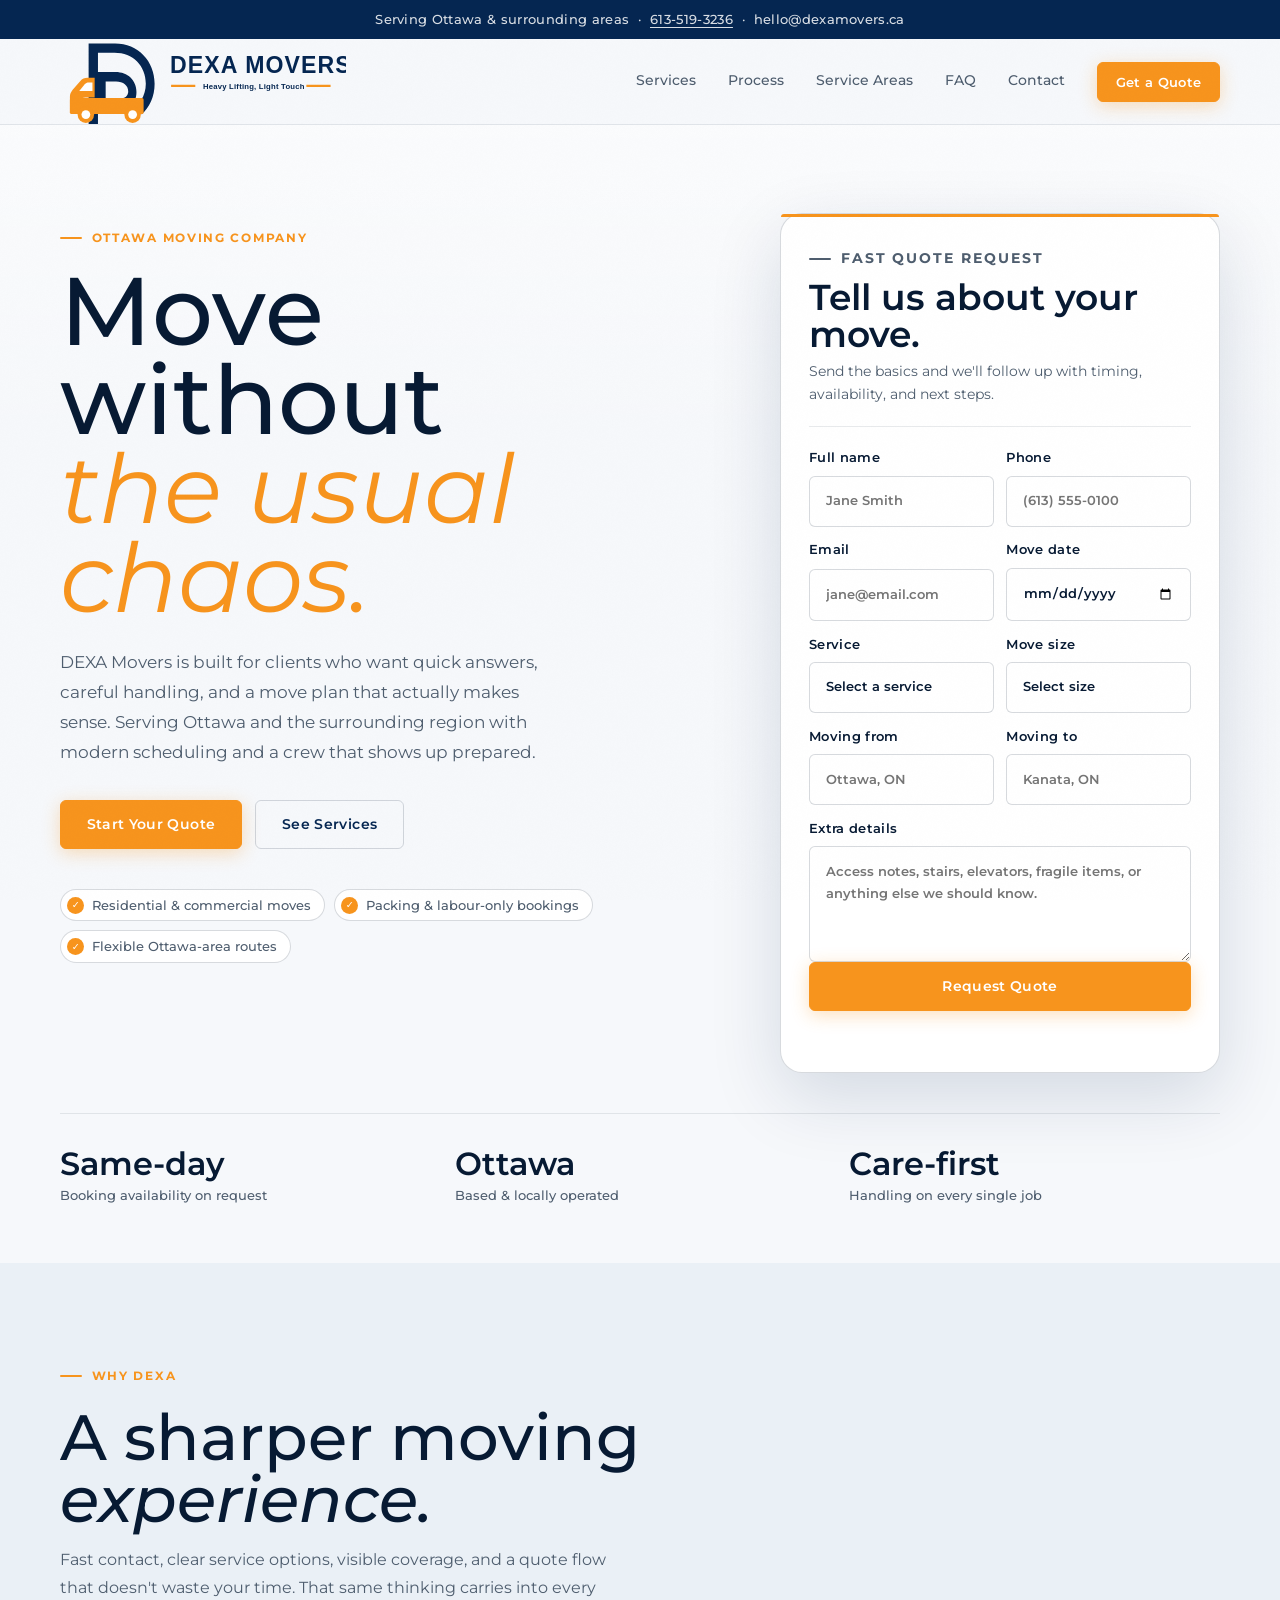
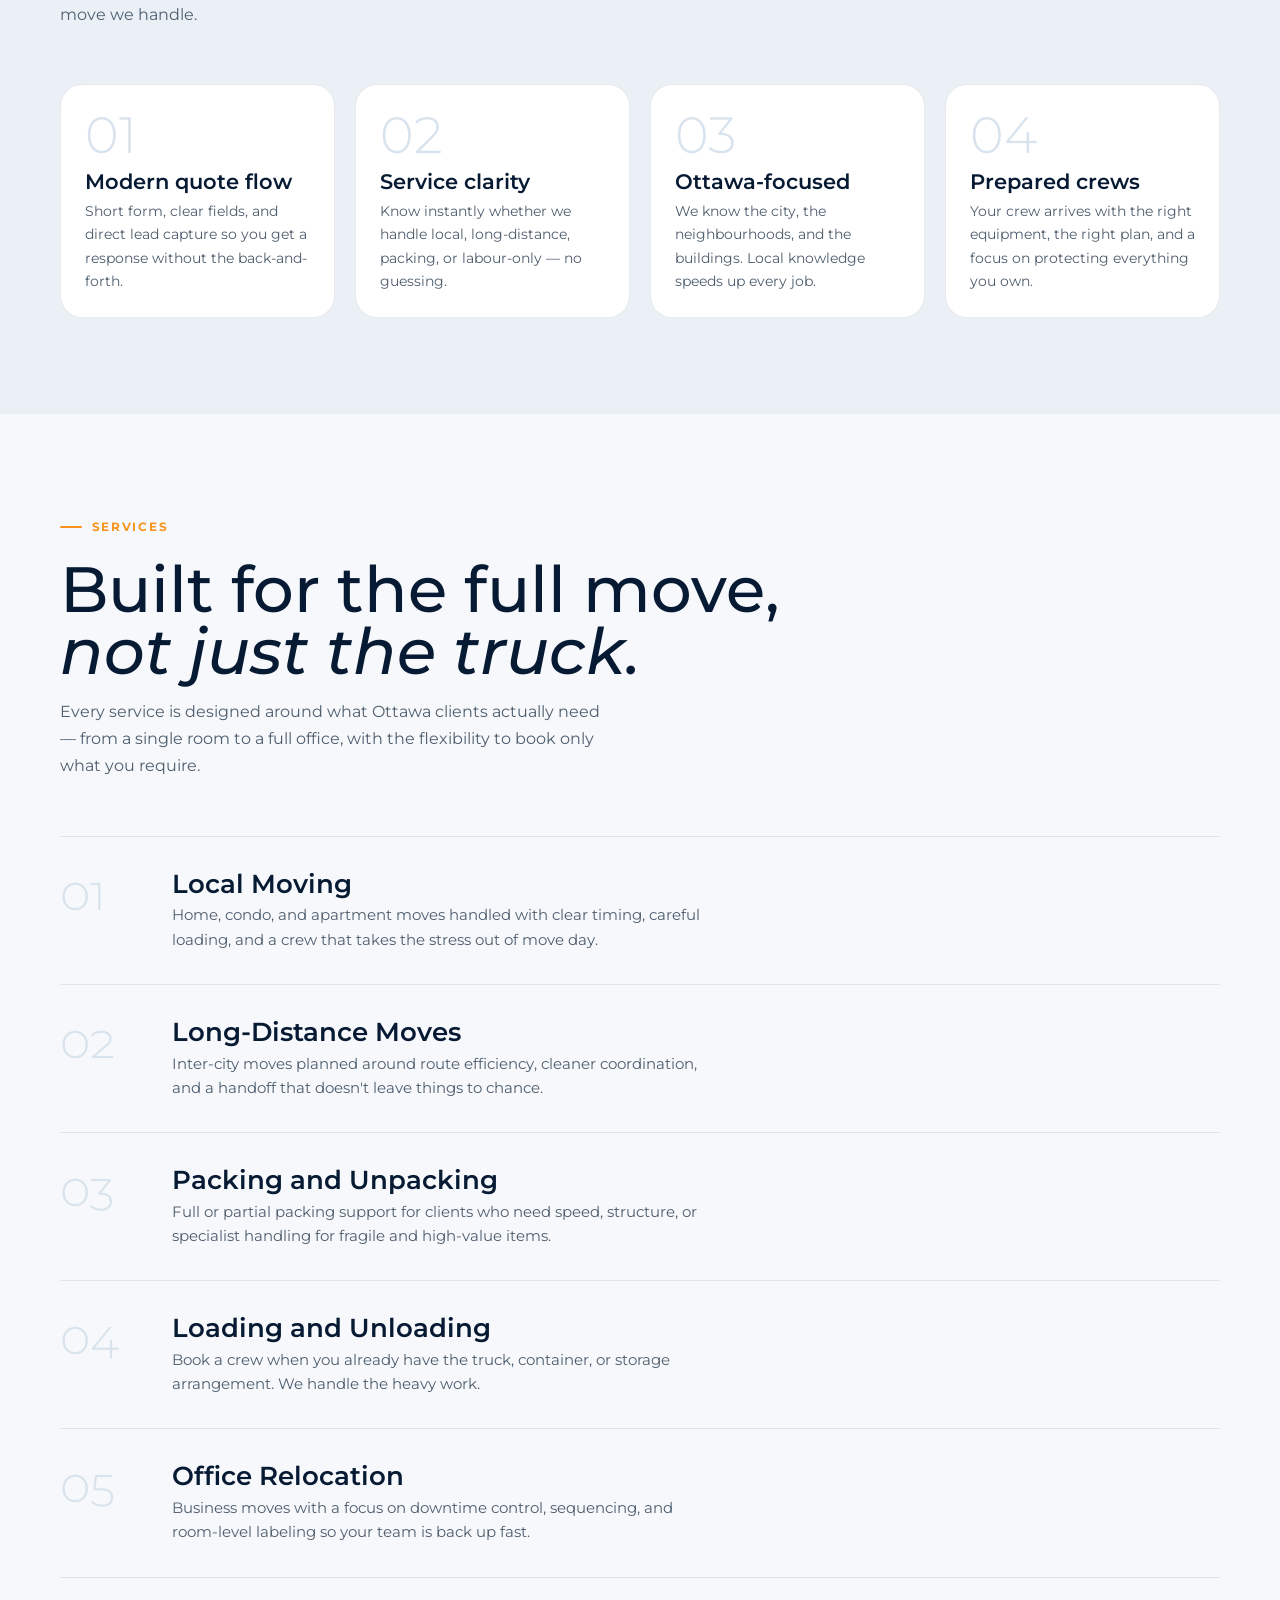
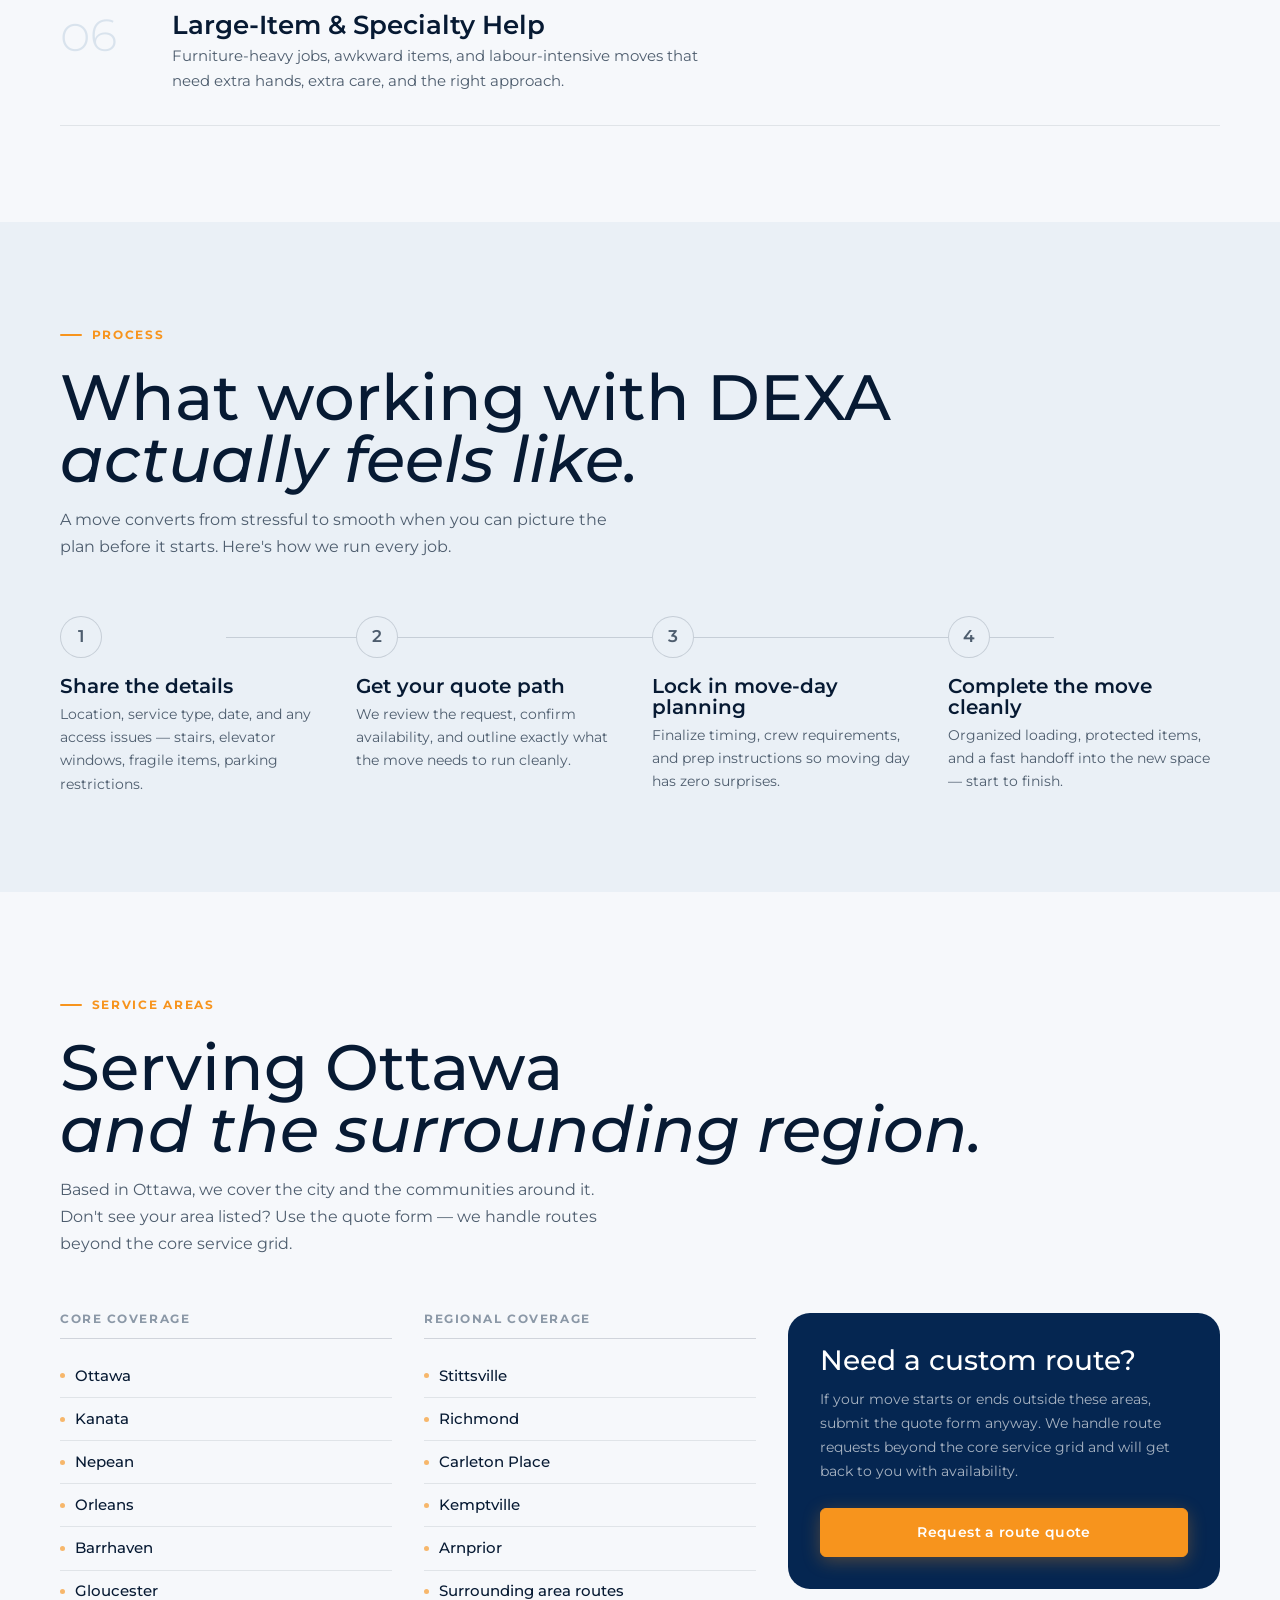
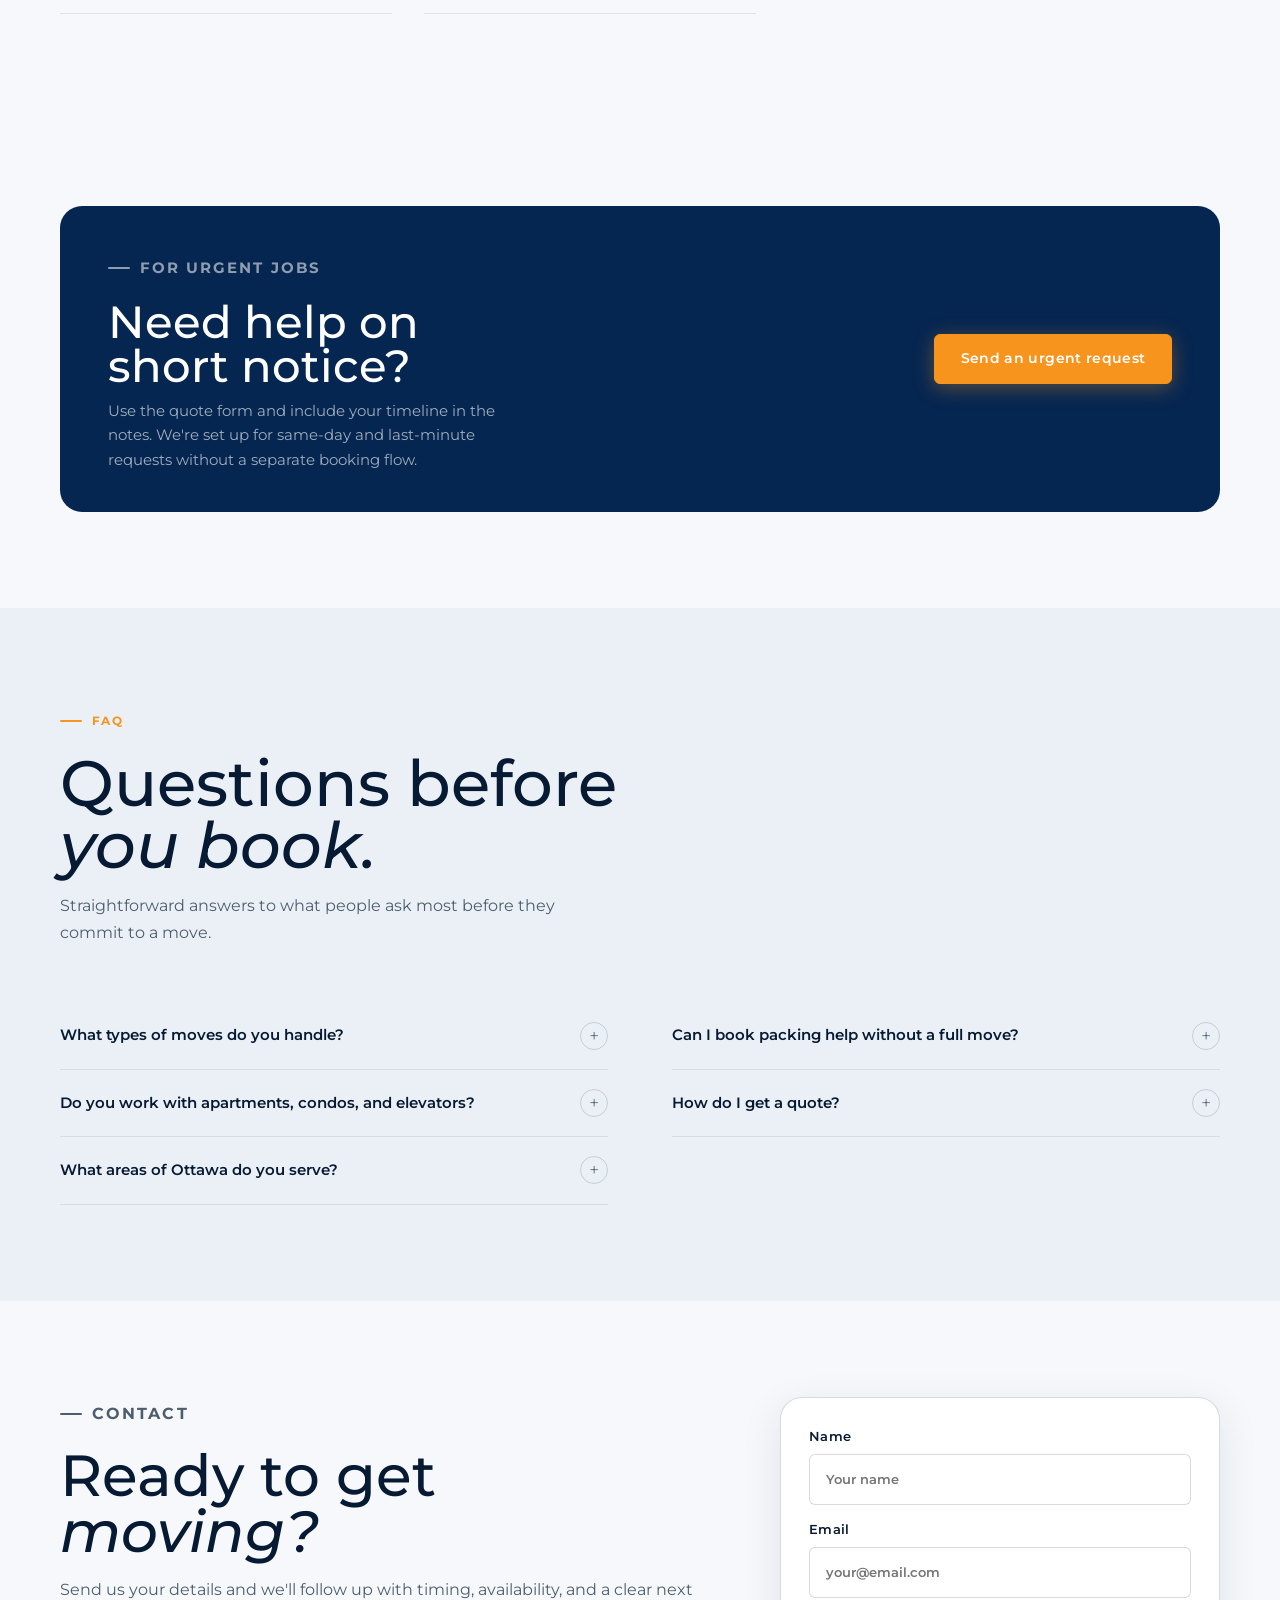
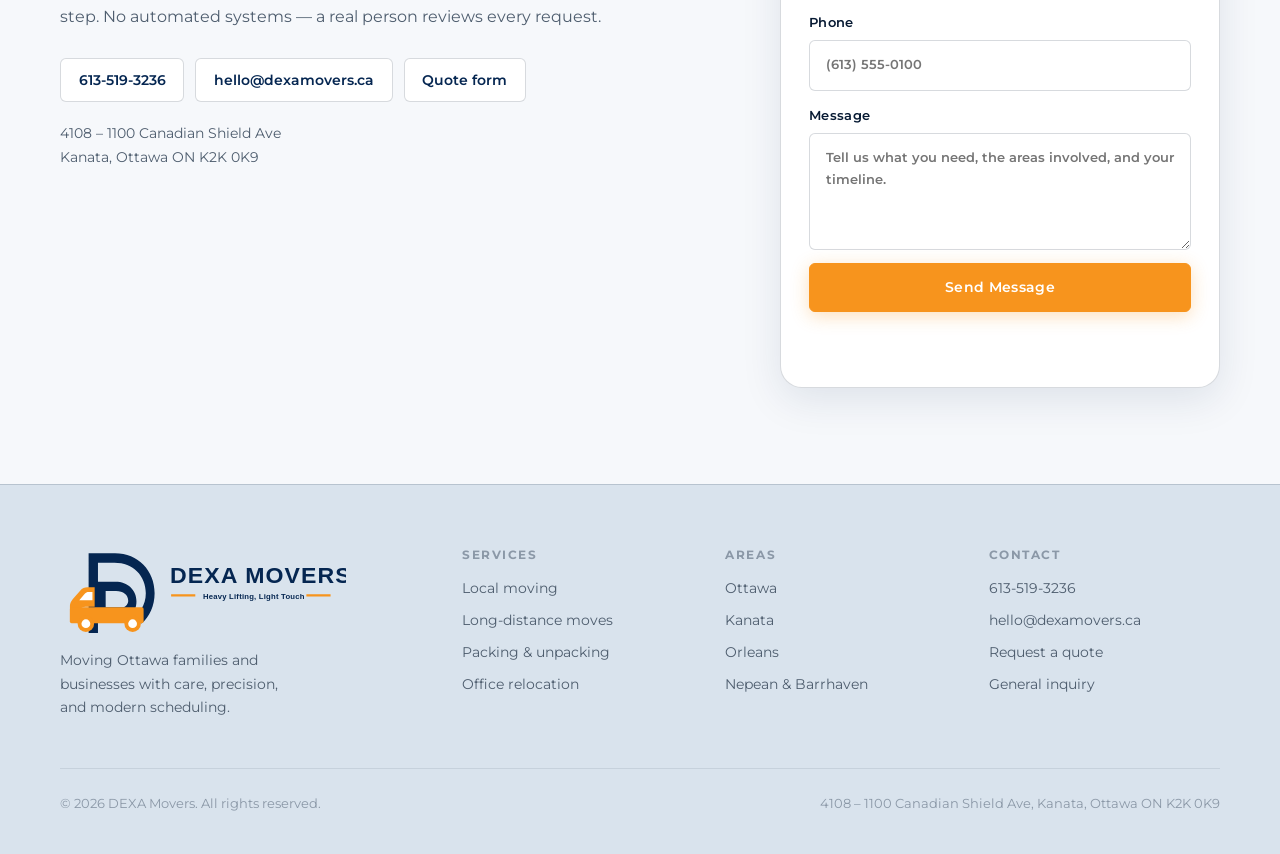
==== commit f4f5616f: "Update DEXA brand identity" ====
--- a/index.html
+++ b/index.html
@@ -12,7 +12,7 @@
       name="keywords"
       content="moving company Ottawa, movers Ottawa, Ottawa movers, Kanata movers, Orleans movers, local moving Ottawa, office relocation Ottawa, packing services Ottawa"
     />
-    <meta name="theme-color" content="#B85718" />
+    <meta name="theme-color" content="#052651" />
     <meta property="og:title" content="DEXA Movers | Smart Moving in Ottawa and Surrounding Areas" />
     <meta
       property="og:description"
@@ -34,7 +34,7 @@
     <link rel="preconnect" href="https://fonts.googleapis.com" />
     <link rel="preconnect" href="https://fonts.gstatic.com" crossorigin />
     <link
-      href="https://fonts.googleapis.com/css2?family=Cormorant+Garamond:ital,wght@0,400;0,500;0,600;0,700;1,400;1,500;1,600&family=Plus+Jakarta+Sans:wght@400;500;600;700&display=swap"
+      href="https://fonts.googleapis.com/css2?family=Montserrat:wght@400;500;600;700;800;900&display=swap"
       rel="stylesheet"
     />
     <link rel="stylesheet" href="/styles.css" />
@@ -120,11 +120,7 @@
     <header class="site-header" id="top">
       <div class="container header-inner">
         <a class="brand" href="#top" aria-label="DEXA Movers home">
-          <span class="brand-mark" aria-hidden="true">D</span>
-          <span class="brand-copy">
-            <strong>DEXA Movers</strong>
-            <span>Smarter moving, room by room.</span>
-          </span>
+          <img class="brand-logo" src="/logo-horizontal.svg" alt="DEXA Movers - Heavy Lifting, Light Touch" />
         </a>
 
         <button class="nav-toggle" type="button" aria-expanded="false" aria-controls="site-nav">
@@ -586,11 +582,7 @@
       <div class="container footer-grid">
         <div class="footer-brand">
           <a class="brand" href="#top" aria-label="DEXA Movers">
-            <span class="brand-mark" aria-hidden="true">D</span>
-            <span class="brand-copy">
-              <strong>DEXA Movers</strong>
-              <span>Modern moving for Ottawa and surrounding areas</span>
-            </span>
+            <img class="brand-logo" src="/logo-horizontal.svg" alt="DEXA Movers - Heavy Lifting, Light Touch" />
           </a>
           <p>Moving Ottawa families and businesses with care, precision, and modern scheduling.</p>
         </div>
--- a/styles.css
+++ b/styles.css
@@ -1,37 +1,37 @@
 /* =====================================================
    DEXA Movers — Production Styles
-   Aesthetic: Warm Craftsman Editorial
-   Fonts: Cormorant Garamond (display) + Plus Jakarta Sans (body)
+   Aesthetic: Clean logistics brand
+   Fonts: Montserrat
    ===================================================== */
 
 /* ---- DESIGN TOKENS ---- */
 :root {
-  --bg:           #F7F3EC;
-  --bg-alt:       #EDEAE1;
-  --bg-deep:      #E3DDD3;
-  --surface:      #FDFAF5;
-  --surface-2:    rgba(253, 250, 245, 0.92);
-  --ink:          #19160F;
-  --ink-2:        #6E6459;
-  --ink-3:        #ADA49A;
-  --copper:       #B85718;
-  --copper-2:     #9E4912;
-  --copper-tint:  rgba(184, 87, 24, 0.1);
-  --slate:        #253042;
-  --slate-tint:   rgba(37, 48, 66, 0.06);
-  --line:         rgba(25, 22, 15, 0.09);
-  --line-2:       rgba(25, 22, 15, 0.16);
-  --shadow-xs:    0 1px 4px rgba(25, 22, 15, 0.05);
-  --shadow-sm:    0 4px 16px rgba(25, 22, 15, 0.08);
-  --shadow:       0 12px 40px rgba(25, 22, 15, 0.1);
-  --shadow-lg:    0 24px 72px rgba(25, 22, 15, 0.13);
+  --bg:           #F6F8FB;
+  --bg-alt:       #EAF0F6;
+  --bg-deep:      #D9E3ED;
+  --surface:      #FFFFFF;
+  --surface-2:    rgba(255, 255, 255, 0.94);
+  --ink:          #071A33;
+  --ink-2:        #4E5D6E;
+  --ink-3:        #8B98A7;
+  --copper:       #F7941D;
+  --copper-2:     #D97900;
+  --copper-tint:  rgba(247, 148, 29, 0.12);
+  --slate:        #052651;
+  --slate-tint:   rgba(5, 38, 81, 0.07);
+  --line:         rgba(7, 26, 51, 0.09);
+  --line-2:       rgba(7, 26, 51, 0.16);
+  --shadow-xs:    0 1px 4px rgba(5, 38, 81, 0.05);
+  --shadow-sm:    0 4px 16px rgba(5, 38, 81, 0.08);
+  --shadow:       0 12px 40px rgba(5, 38, 81, 0.1);
+  --shadow-lg:    0 24px 72px rgba(5, 38, 81, 0.14);
   --r:            6px;
   --r-md:         10px;
   --r-lg:         16px;
   --r-xl:         22px;
   --container:    min(1160px, calc(100vw - 48px));
-  --font-serif:   'Cormorant Garamond', Georgia, serif;
-  --font-body:    'Plus Jakarta Sans', system-ui, sans-serif;
+  --font-serif:   'Montserrat', system-ui, sans-serif;
+  --font-body:    'Montserrat', system-ui, sans-serif;
 }
 
 /* ---- RESET ---- */
@@ -44,7 +44,9 @@
   font-size: 1rem;
   line-height: 1.65;
   color: var(--ink);
-  background-color: var(--bg);
+  background:
+    linear-gradient(180deg, rgba(255,255,255,0.72), rgba(246,248,251,0) 28rem),
+    var(--bg);
   -webkit-font-smoothing: antialiased;
   -moz-osx-font-smoothing: grayscale;
 }
@@ -136,7 +138,7 @@
   position: sticky;
   top: 0;
   z-index: 50;
-  background: rgba(247, 243, 236, 0.94);
+  background: rgba(246, 248, 251, 0.94);
   backdrop-filter: blur(20px);
   -webkit-backdrop-filter: blur(20px);
   border-bottom: 1px solid var(--line);
@@ -151,37 +153,11 @@
 .brand {
   display: inline-flex;
   align-items: center;
-  gap: 0.85rem;
-}
-.brand-mark {
-  width: 42px;
-  height: 42px;
-  border-radius: var(--r);
-  background: var(--slate);
-  color: var(--bg);
-  display: grid;
-  place-items: center;
-  font-family: var(--font-serif);
-  font-size: 1.5rem;
-  font-weight: 600;
-  font-style: italic;
   flex-shrink: 0;
 }
-.brand-copy strong {
-  display: block;
-  font-family: var(--font-serif);
-  font-size: 1.3rem;
-  font-weight: 600;
-  line-height: 1;
-  letter-spacing: 0.01em;
-  color: var(--ink);
-}
-.brand-copy span {
-  display: block;
-  font-size: 0.73rem;
-  color: var(--ink-2);
-  letter-spacing: 0.05em;
-  margin-top: 3px;
+.brand-logo {
+  width: clamp(190px, 23vw, 286px);
+  height: auto;
 }
 .site-nav {
   display: flex;
@@ -247,14 +223,14 @@
   background: var(--copper);
   color: #fff;
   border-color: var(--copper);
-  box-shadow: 0 4px 18px rgba(184, 87, 24, 0.3);
+  box-shadow: 0 4px 18px rgba(247, 148, 29, 0.3);
 }
 .button-primary:hover,
 .button-primary:focus-visible {
   background: var(--copper-2);
   border-color: var(--copper-2);
   transform: translateY(-1px);
-  box-shadow: 0 8px 28px rgba(184, 87, 24, 0.35);
+  box-shadow: 0 8px 28px rgba(247, 148, 29, 0.35);
 }
 .button-secondary {
   background: transparent;
@@ -264,7 +240,7 @@
 .button-secondary:hover,
 .button-secondary:focus-visible {
   background: var(--slate-tint);
-  border-color: rgba(37, 48, 66, 0.4);
+  border-color: rgba(5, 38, 81, 0.4);
 }
 .button-small {
   min-height: 40px;
@@ -288,7 +264,7 @@
 input:focus, select:focus, textarea:focus {
   outline: none;
   border-color: var(--copper);
-  box-shadow: 0 0 0 3px rgba(184, 87, 24, 0.12);
+  box-shadow: 0 0 0 3px rgba(247, 148, 29, 0.16);
 }
 textarea { resize: vertical; min-height: 116px; }
 label {
@@ -335,7 +311,7 @@
   font-size: clamp(3.8rem, 7.5vw, 6.8rem);
   font-weight: 500;
   line-height: 0.93;
-  letter-spacing: -0.02em;
+  letter-spacing: 0;
   color: var(--ink);
   margin-bottom: 1.5rem;
 }
@@ -630,7 +606,7 @@
 .cta-banner .button-primary {
   background: var(--copper);
   border-color: var(--copper);
-  box-shadow: 0 4px 20px rgba(184, 87, 24, 0.35);
+  box-shadow: 0 4px 20px rgba(247, 148, 29, 0.35);
   flex-shrink: 0;
   min-width: 180px;
 }
@@ -705,7 +681,7 @@
   border-color: var(--copper);
   width: 100%;
   justify-content: center;
-  box-shadow: 0 4px 18px rgba(184, 87, 24, 0.3);
+  box-shadow: 0 4px 18px rgba(247, 148, 29, 0.3);
 }
 .area-cta-card .button:hover {
   background: var(--copper-2);
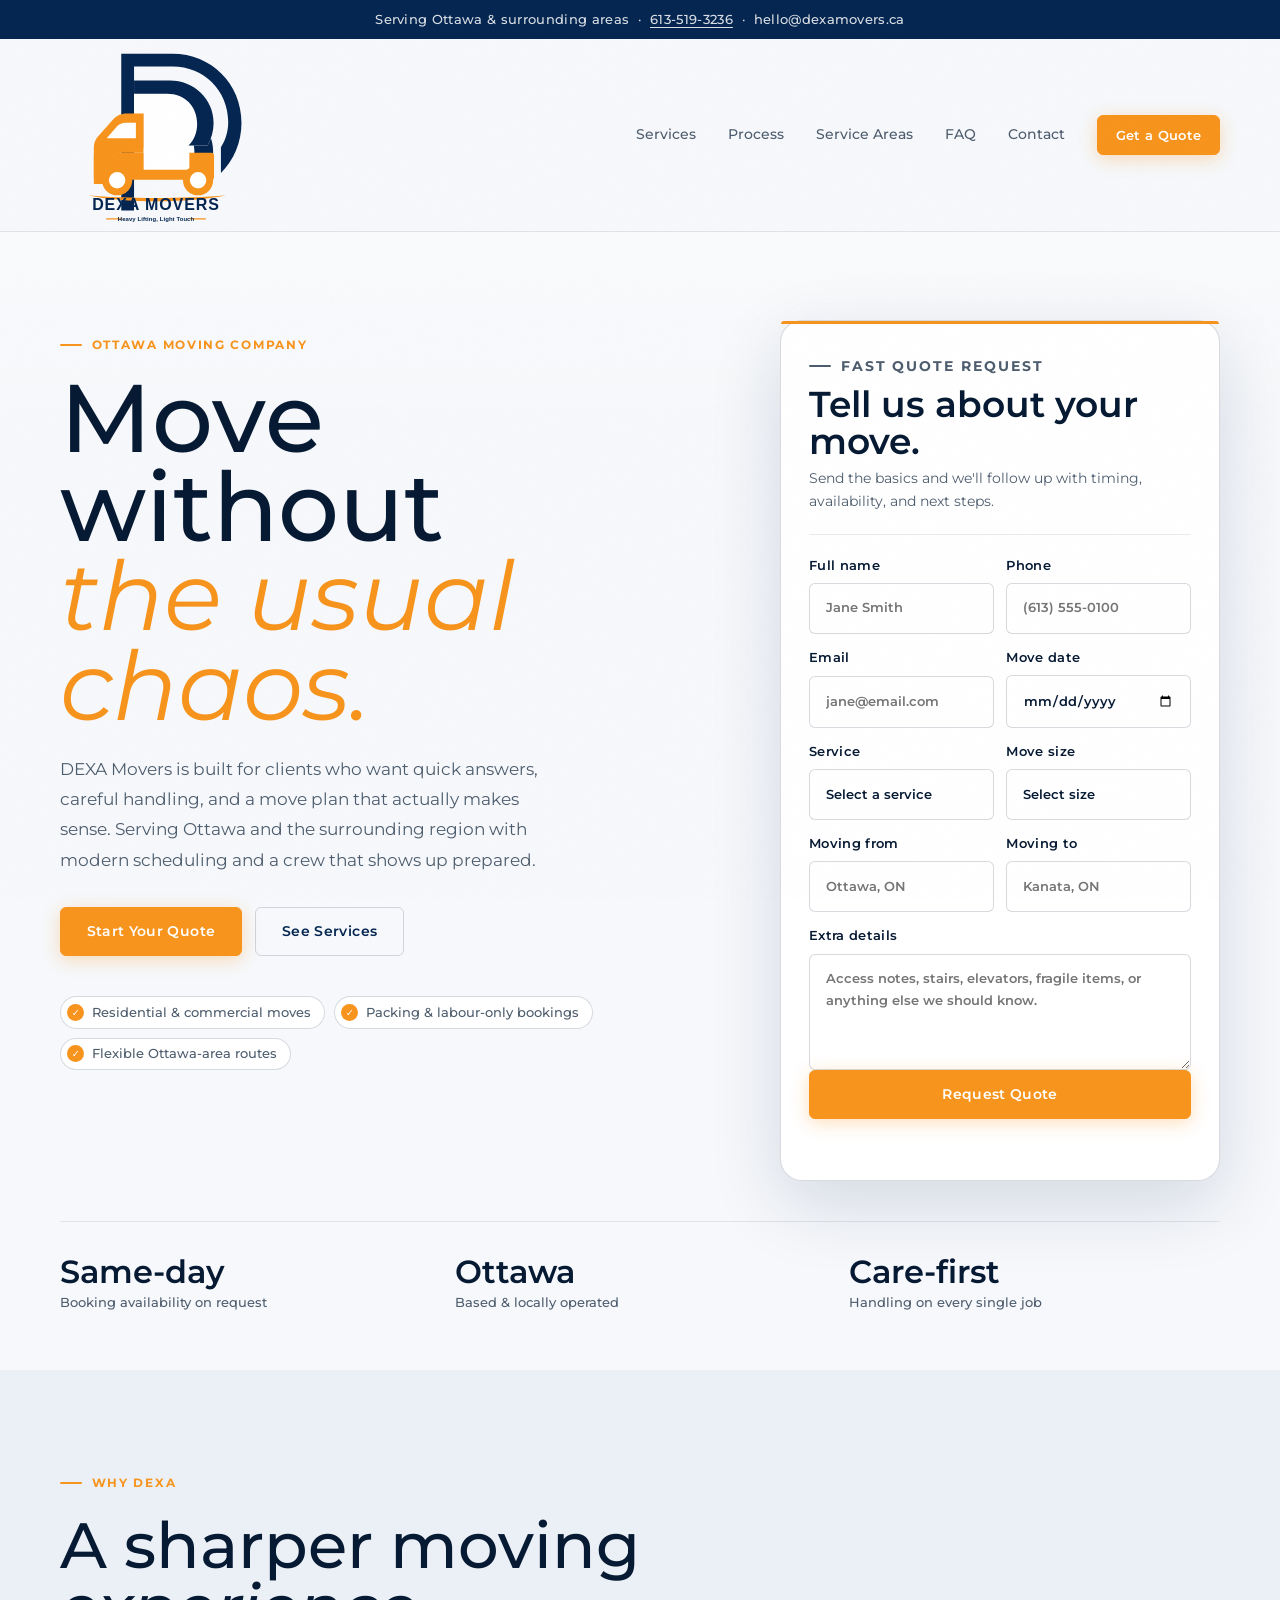
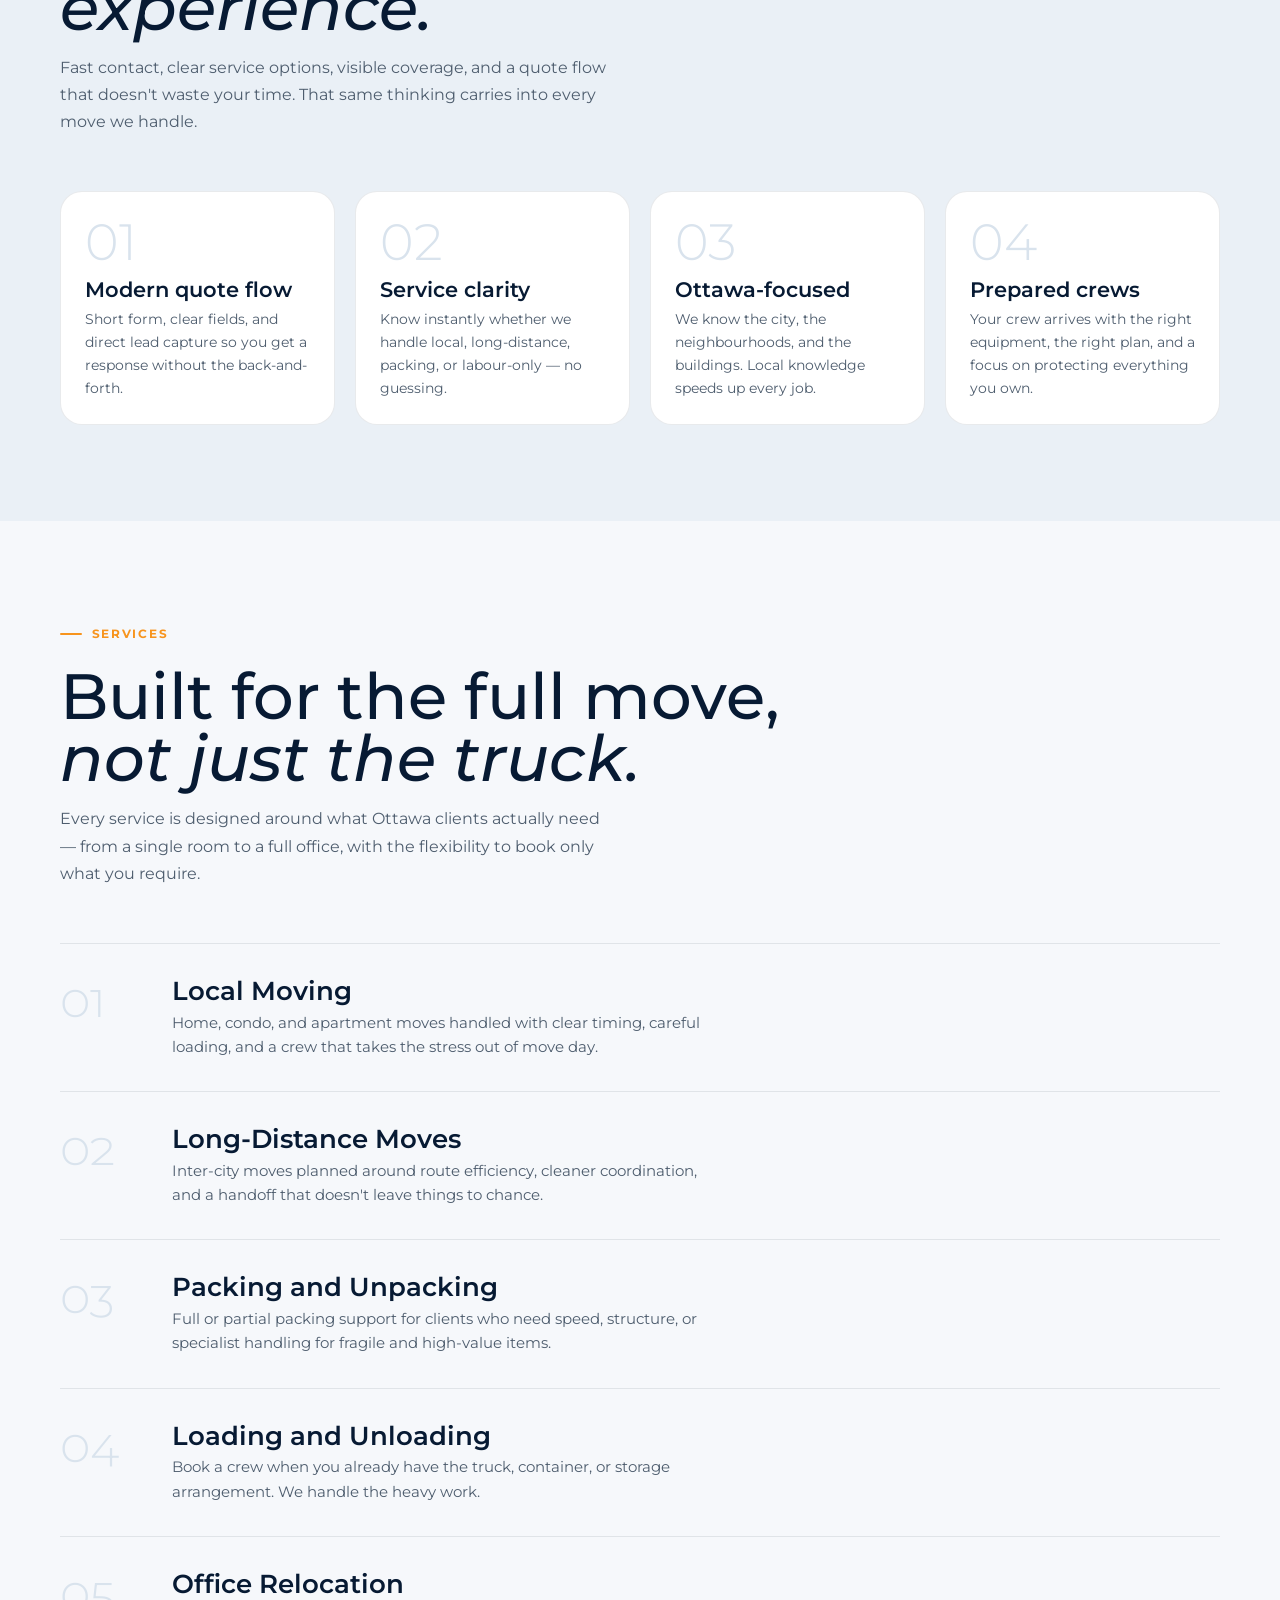
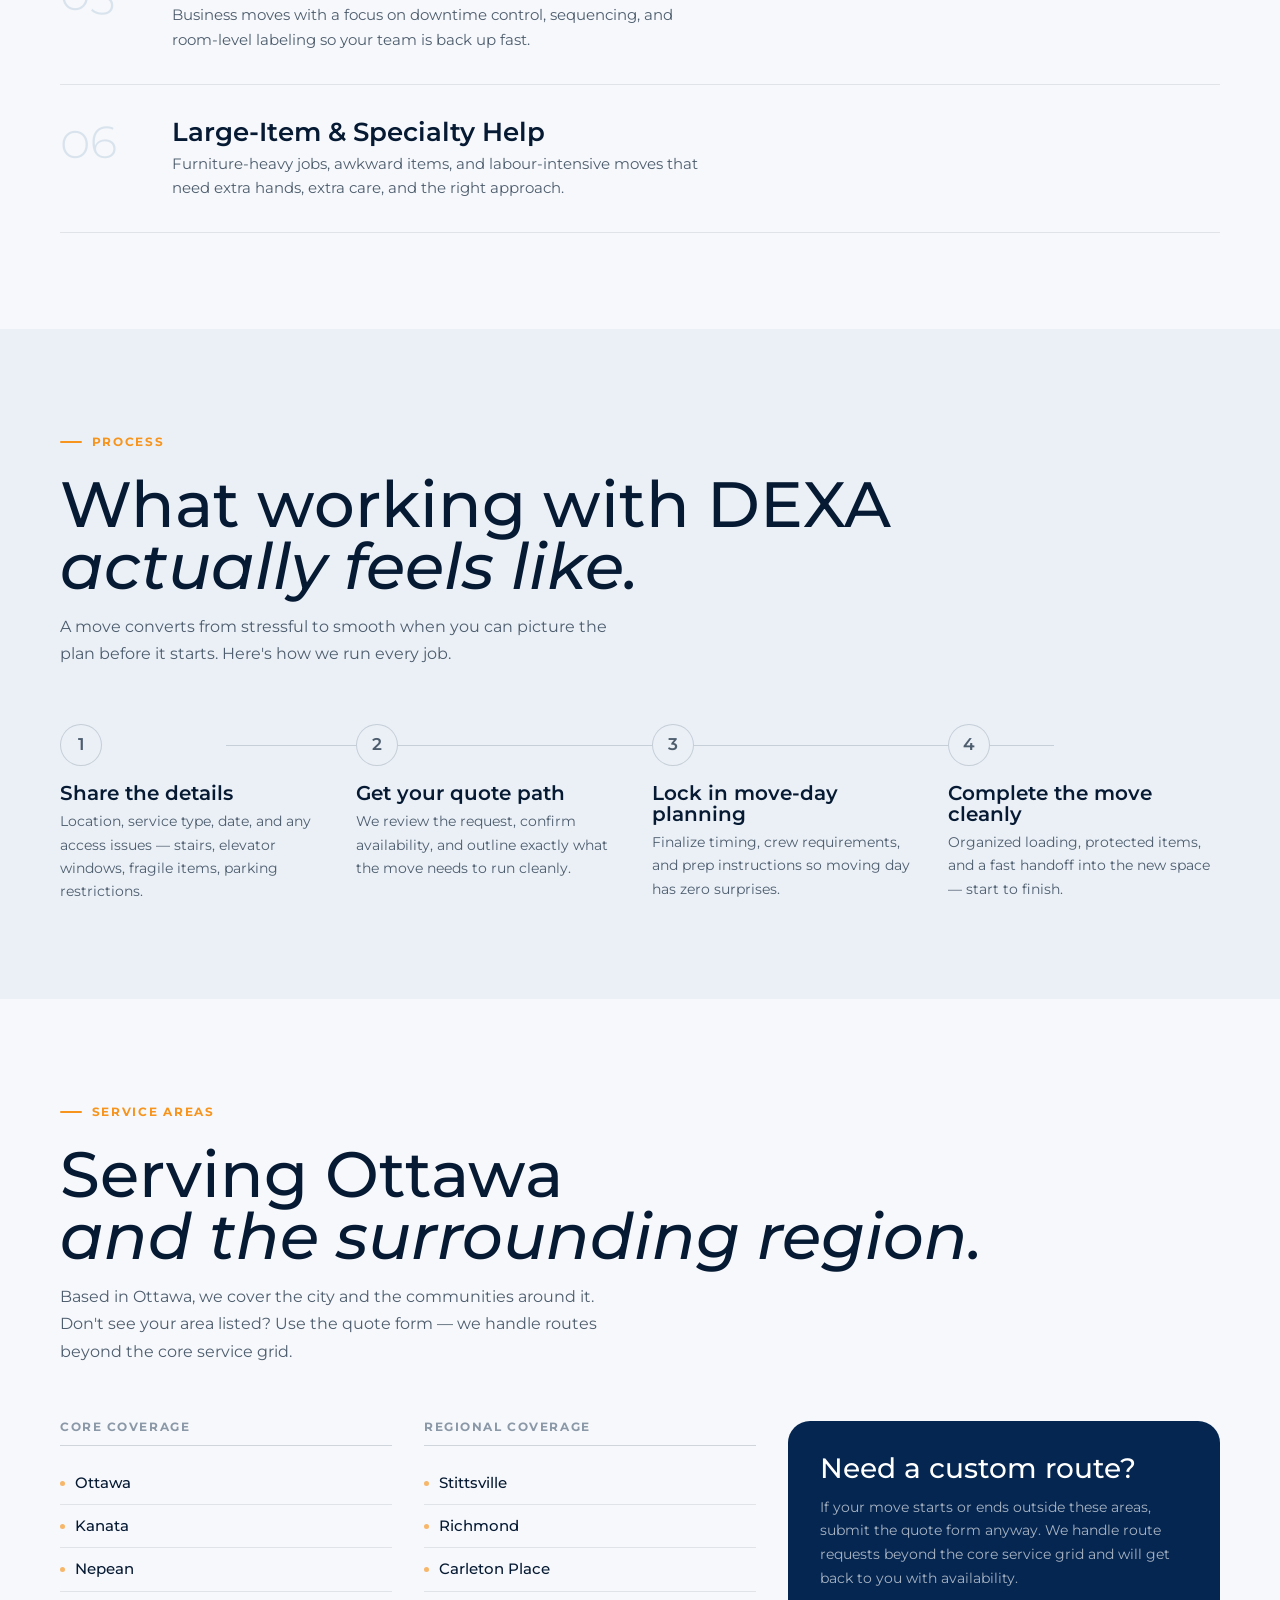
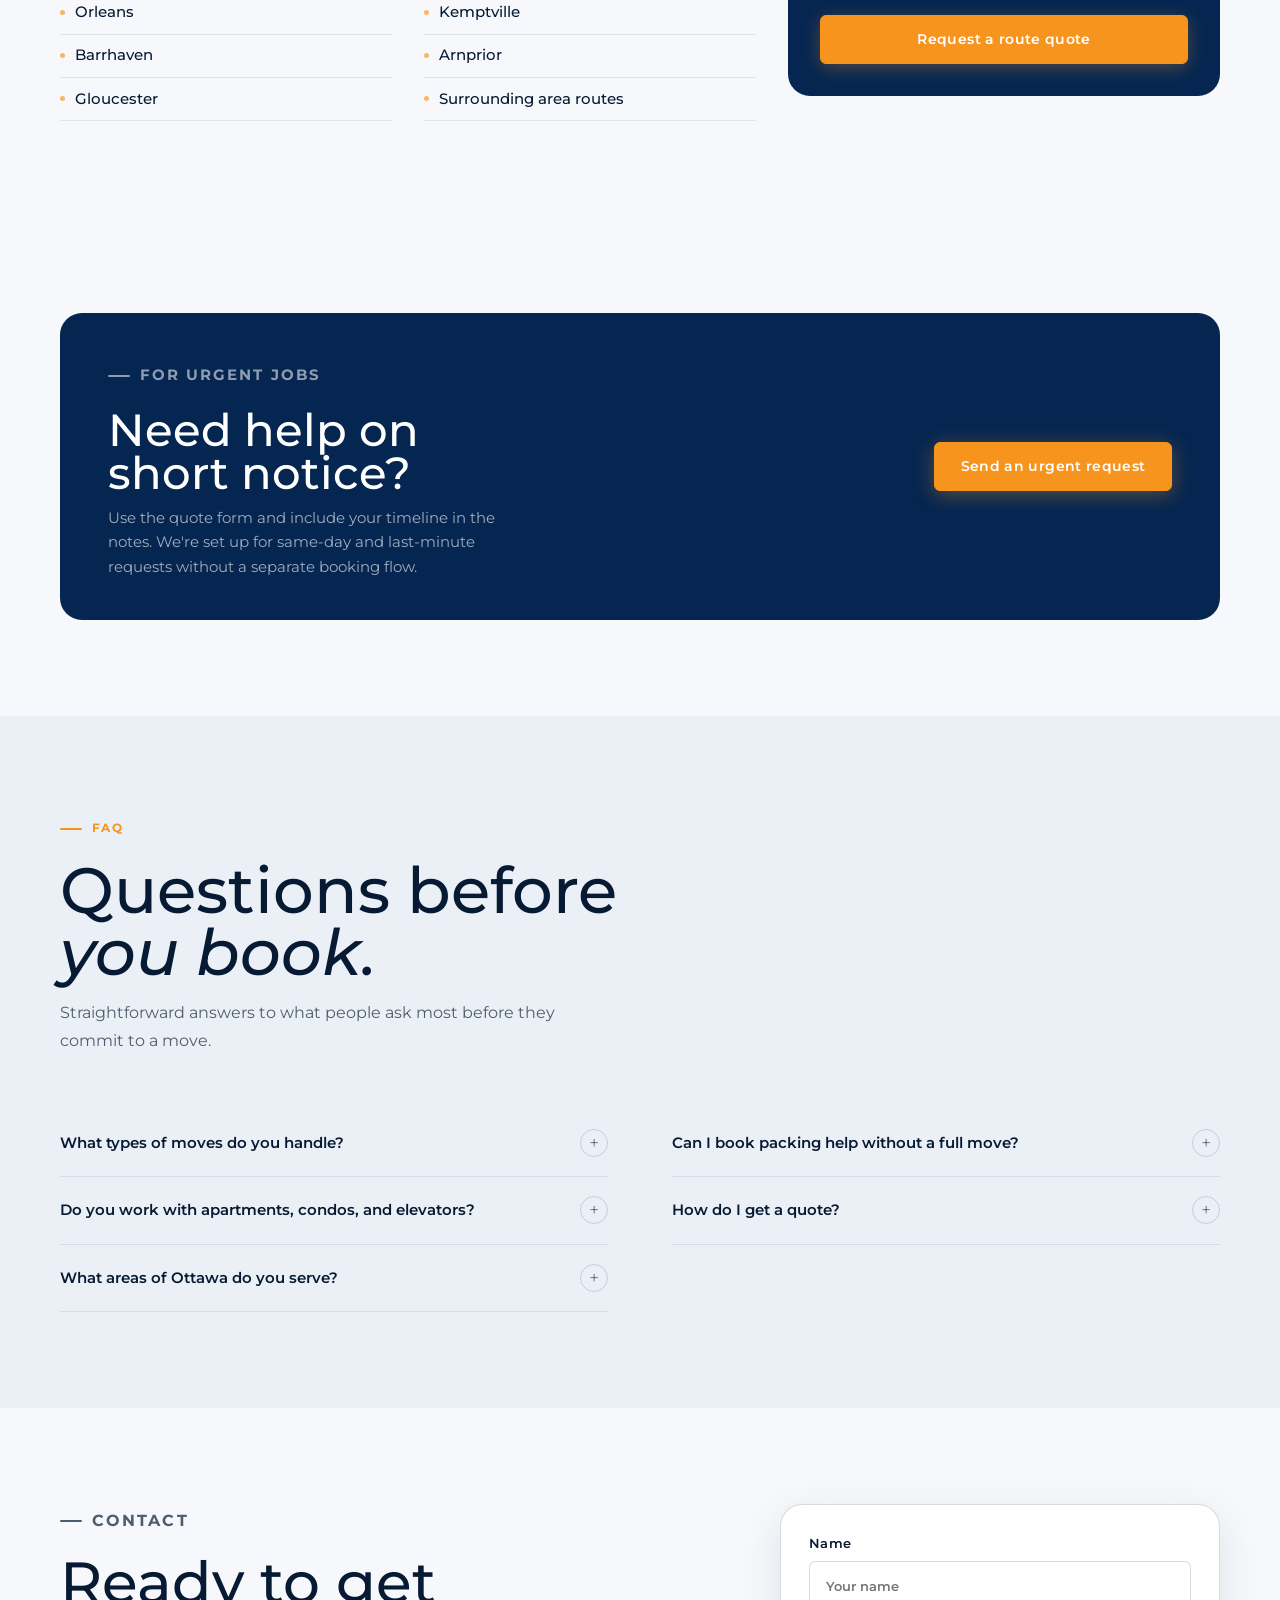
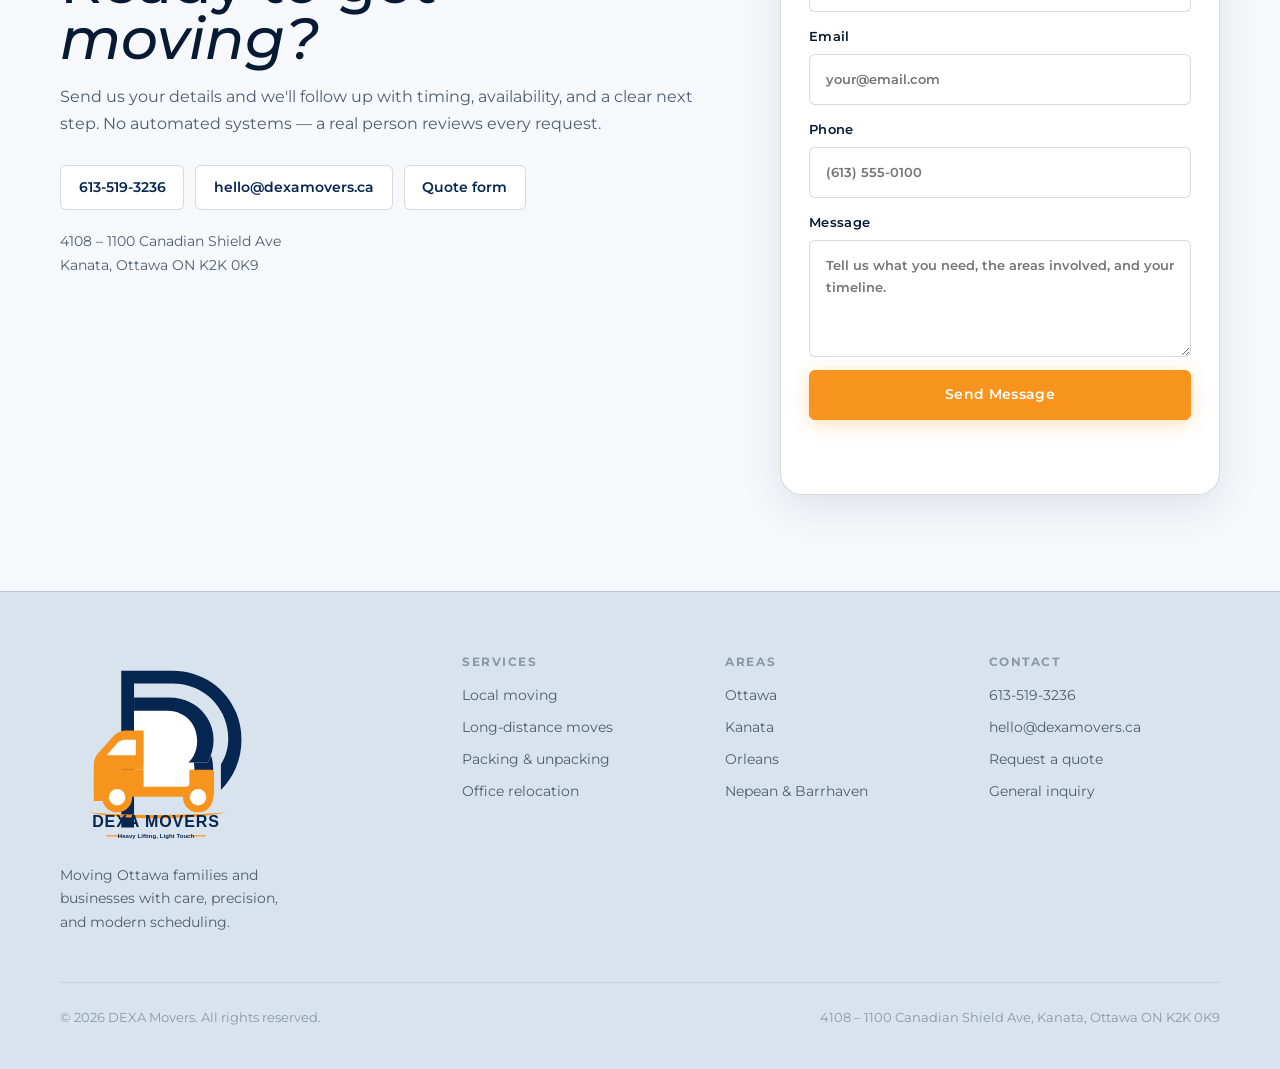
==== commit f635bfcc: "Match site logo to reference lockup" ====
--- a/index.html
+++ b/index.html
@@ -120,7 +120,7 @@
     <header class="site-header" id="top">
       <div class="container header-inner">
         <a class="brand" href="#top" aria-label="DEXA Movers home">
-          <img class="brand-logo" src="/logo-horizontal.svg" alt="DEXA Movers - Heavy Lifting, Light Touch" />
+          <img class="brand-logo" src="/logo.svg" alt="DEXA Movers - Heavy Lifting, Light Touch" />
         </a>
 
         <button class="nav-toggle" type="button" aria-expanded="false" aria-controls="site-nav">
@@ -582,7 +582,7 @@
       <div class="container footer-grid">
         <div class="footer-brand">
           <a class="brand" href="#top" aria-label="DEXA Movers">
-            <img class="brand-logo" src="/logo-horizontal.svg" alt="DEXA Movers - Heavy Lifting, Light Touch" />
+            <img class="brand-logo" src="/logo.svg" alt="DEXA Movers - Heavy Lifting, Light Touch" />
           </a>
           <p>Moving Ottawa families and businesses with care, precision, and modern scheduling.</p>
         </div>
--- a/styles.css
+++ b/styles.css
@@ -156,7 +156,7 @@
   flex-shrink: 0;
 }
 .brand-logo {
-  width: clamp(190px, 23vw, 286px);
+  width: clamp(150px, 15vw, 220px);
   height: auto;
 }
 .site-nav {
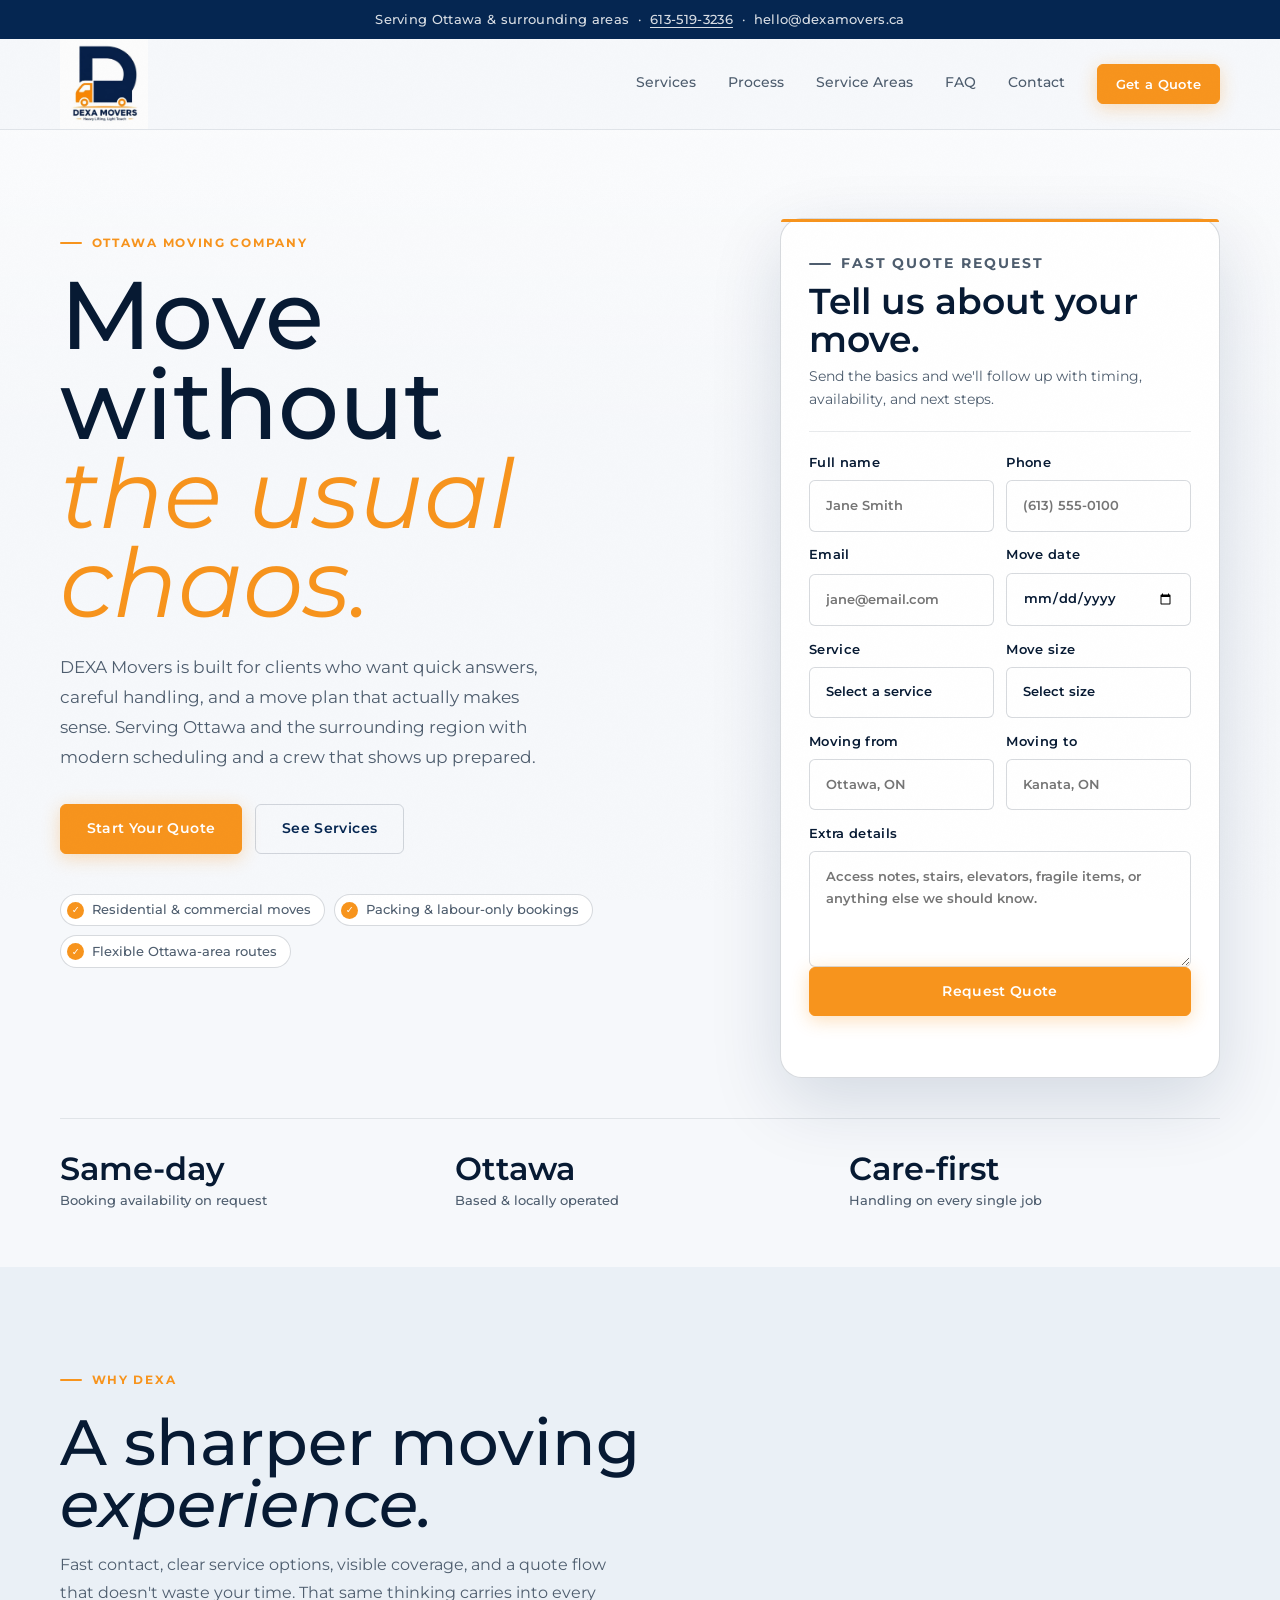
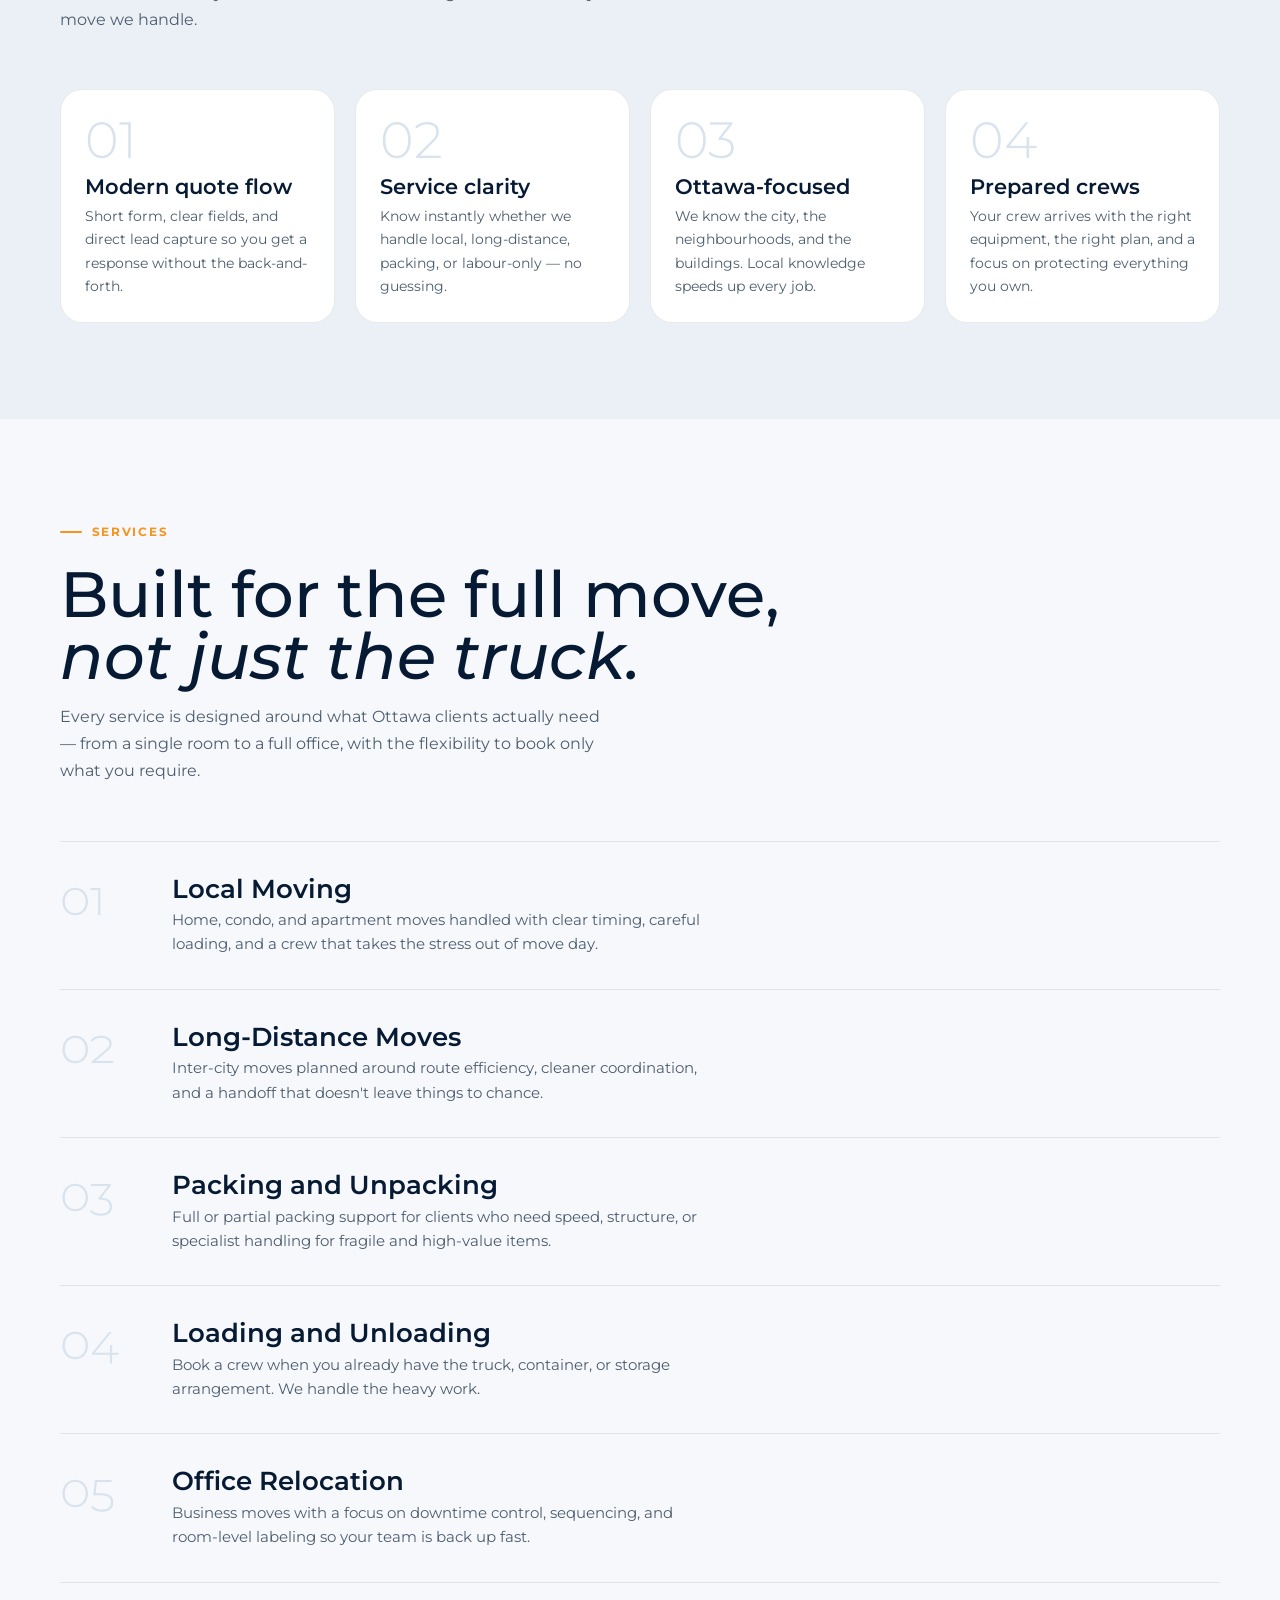
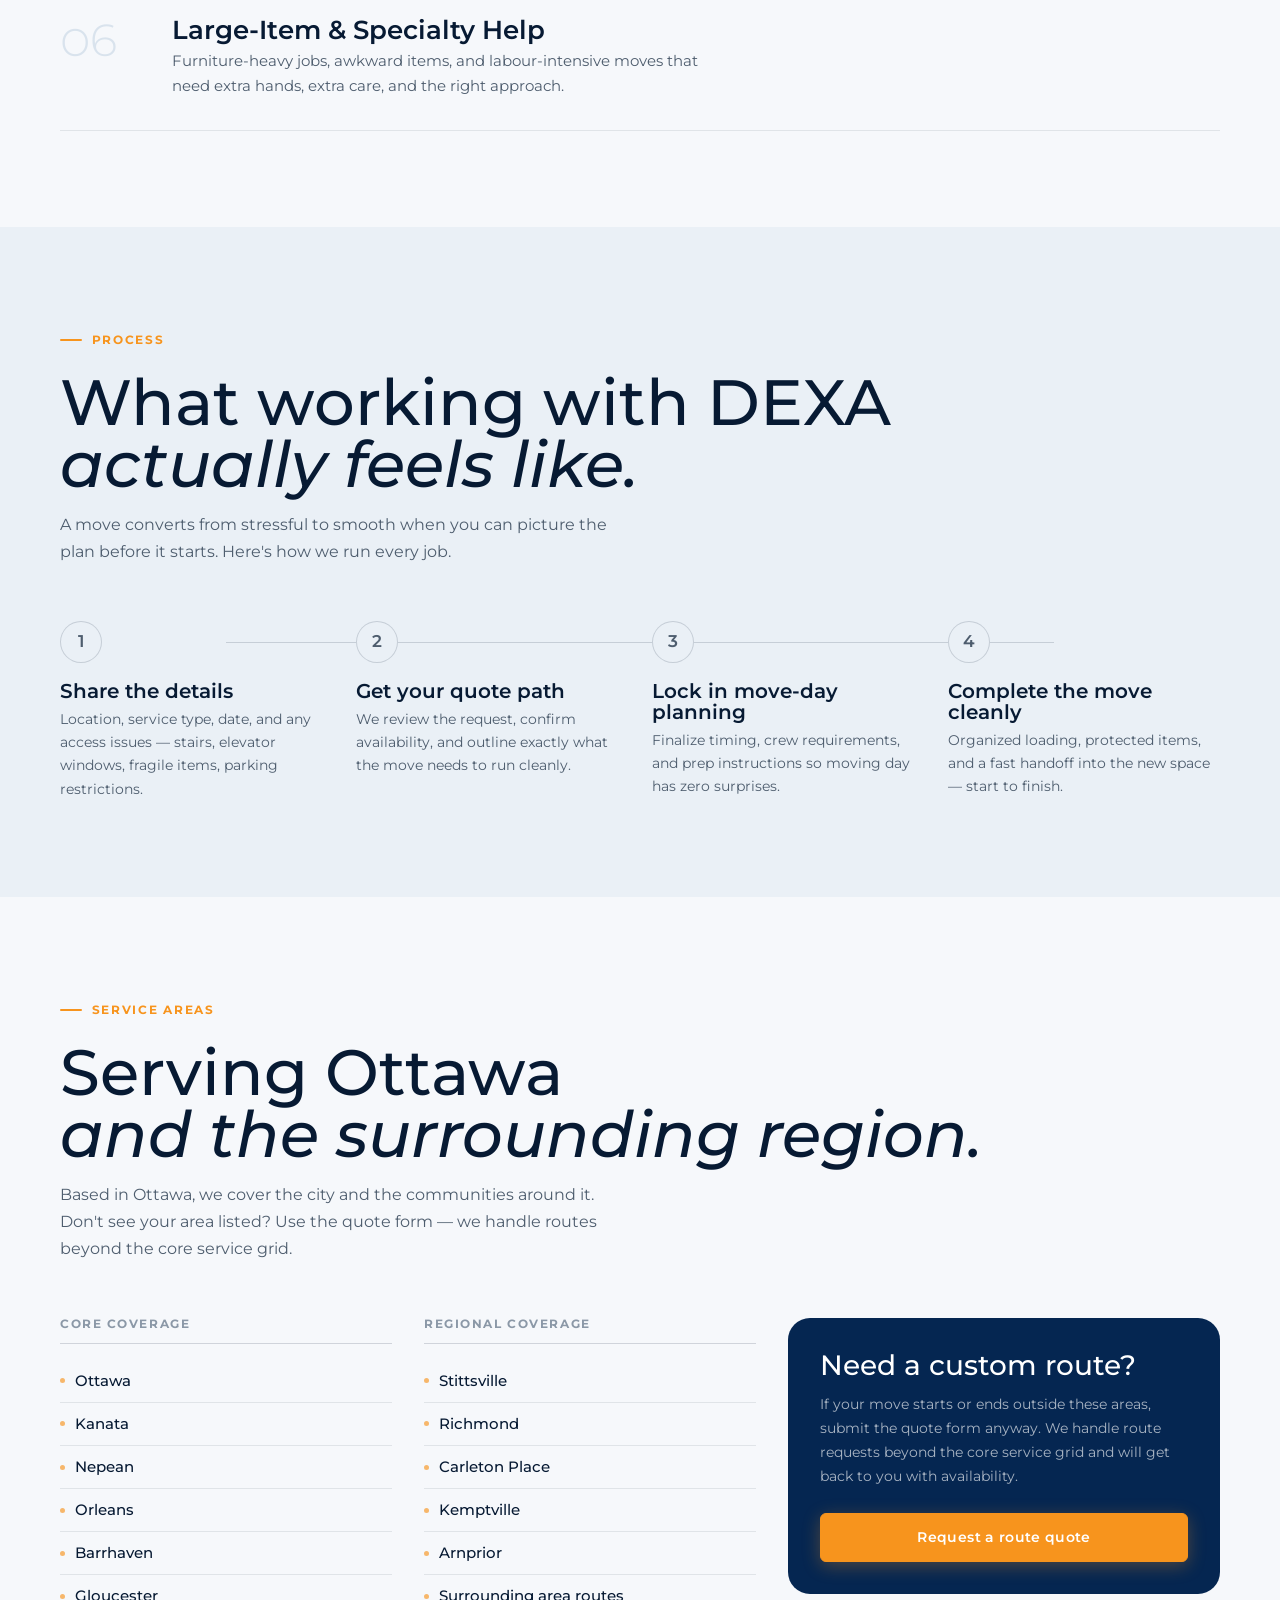
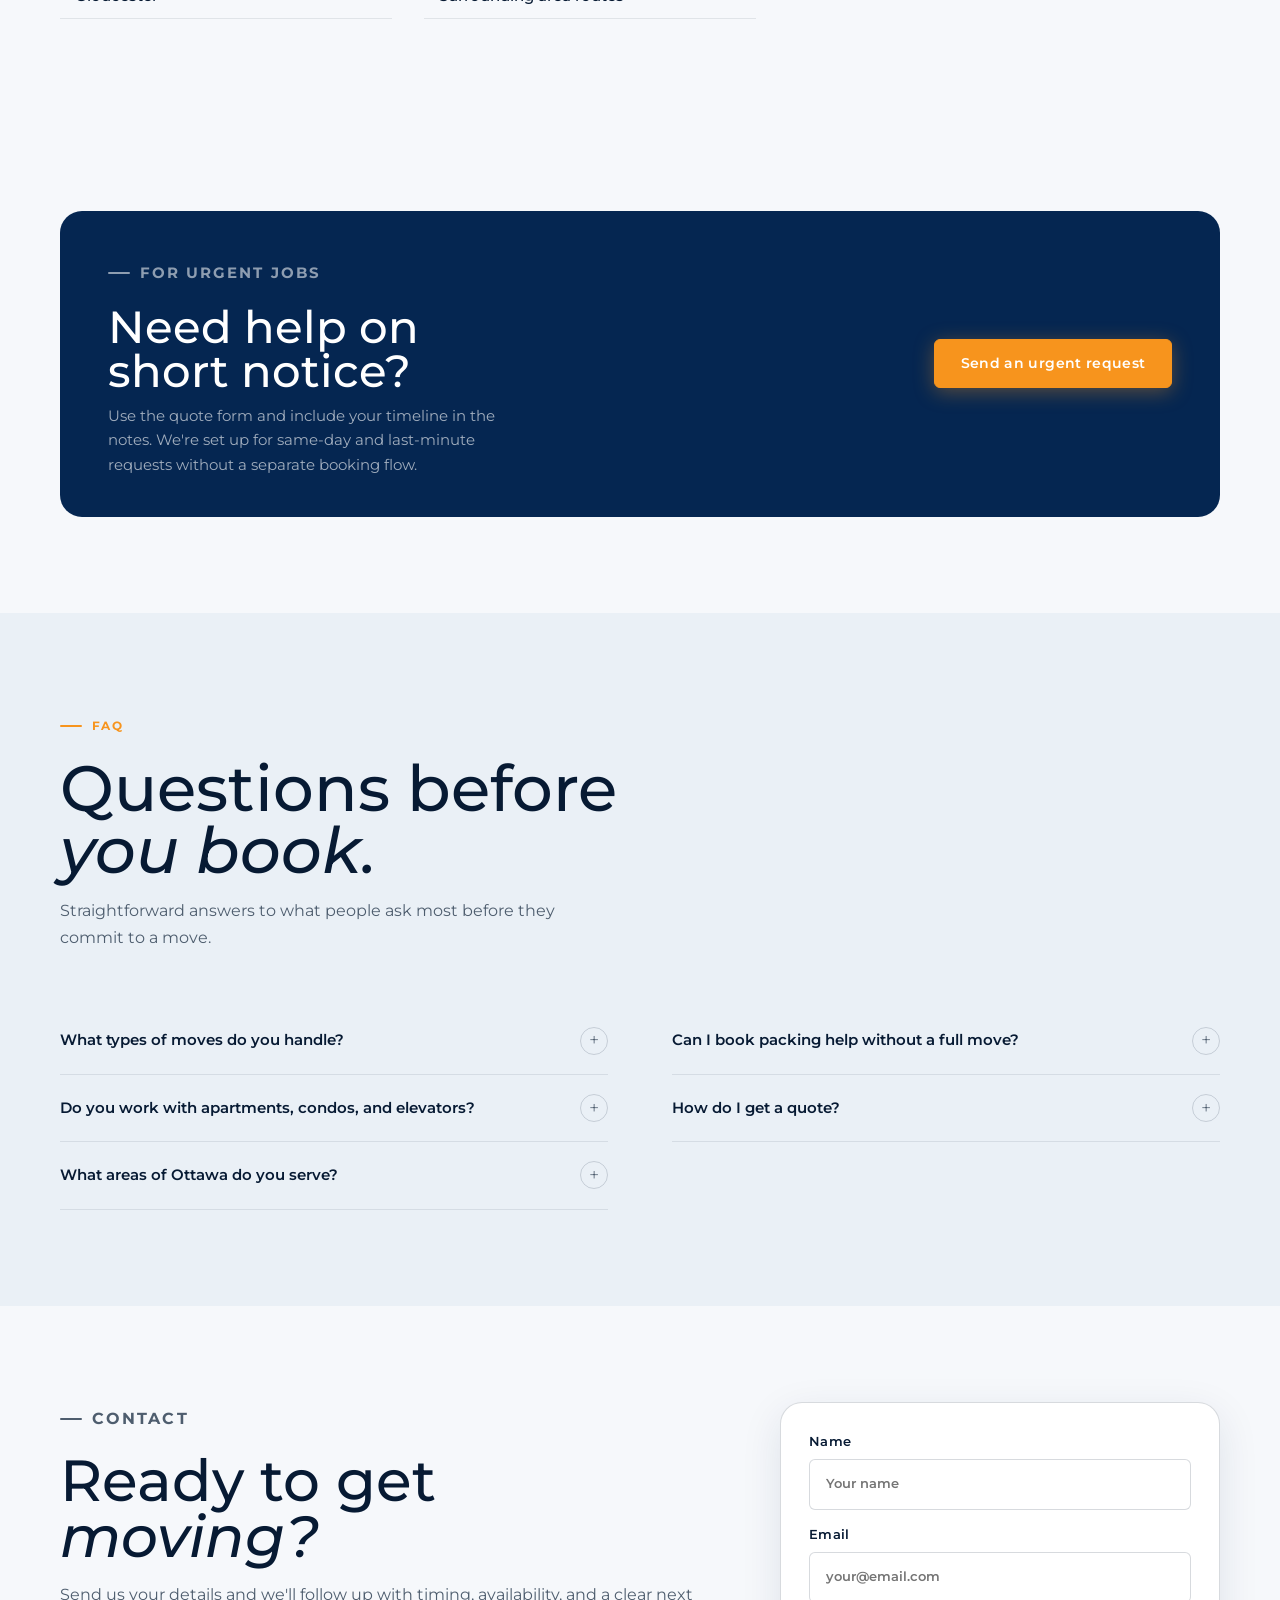
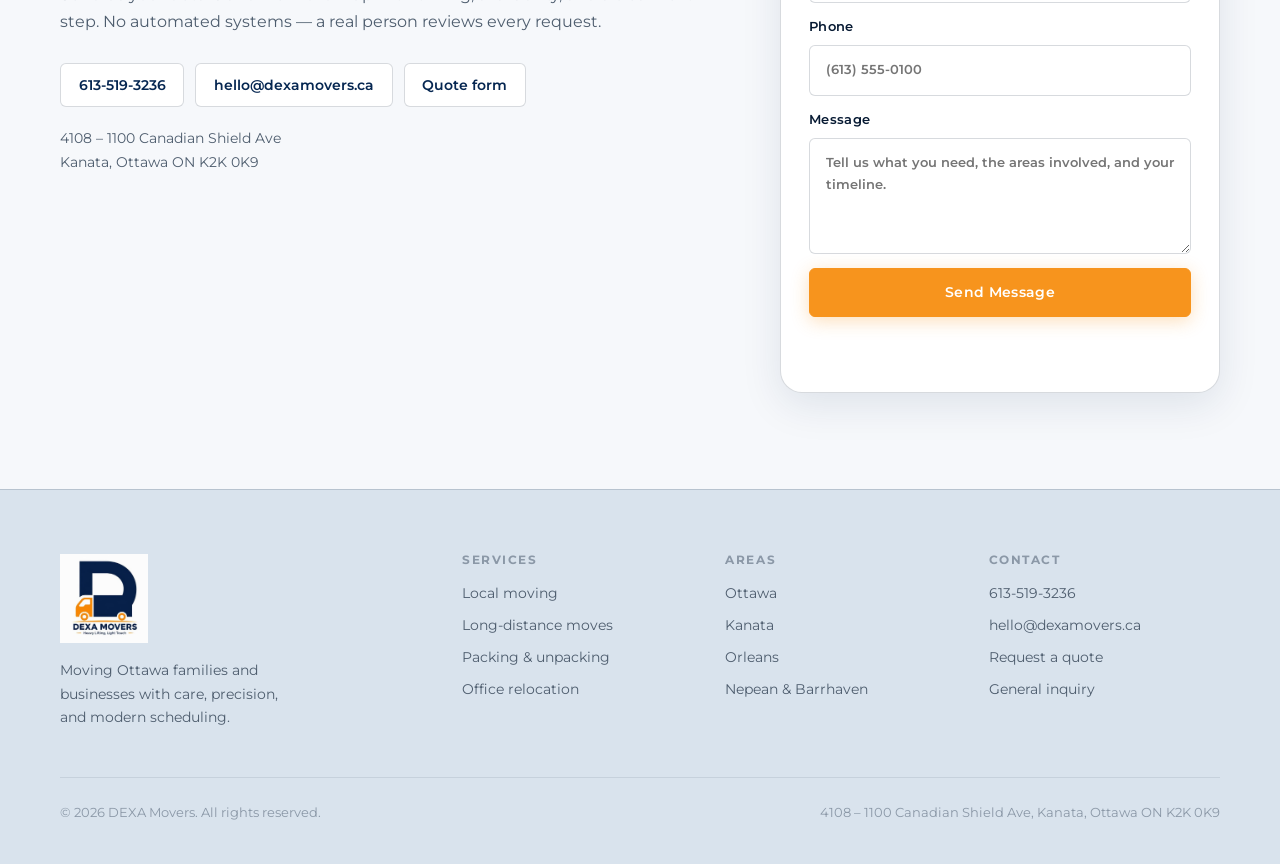
==== commit e4f52f26: "Use provided DEXA logo artwork" ====
--- a/index.html
+++ b/index.html
@@ -120,7 +120,7 @@
     <header class="site-header" id="top">
       <div class="container header-inner">
         <a class="brand" href="#top" aria-label="DEXA Movers home">
-          <img class="brand-logo" src="/logo.svg" alt="DEXA Movers - Heavy Lifting, Light Touch" />
+          <img class="brand-logo" src="/logo.jpg" alt="DEXA Movers - Heavy Lifting, Light Touch" />
         </a>
 
         <button class="nav-toggle" type="button" aria-expanded="false" aria-controls="site-nav">
@@ -582,7 +582,7 @@
       <div class="container footer-grid">
         <div class="footer-brand">
           <a class="brand" href="#top" aria-label="DEXA Movers">
-            <img class="brand-logo" src="/logo.svg" alt="DEXA Movers - Heavy Lifting, Light Touch" />
+            <img class="brand-logo" src="/logo.jpg" alt="DEXA Movers - Heavy Lifting, Light Touch" />
           </a>
           <p>Moving Ottawa families and businesses with care, precision, and modern scheduling.</p>
         </div>
--- a/styles.css
+++ b/styles.css
@@ -156,8 +156,9 @@
   flex-shrink: 0;
 }
 .brand-logo {
-  width: clamp(150px, 15vw, 220px);
-  height: auto;
+  width: auto;
+  height: clamp(76px, 7vw, 112px);
+  object-fit: contain;
 }
 .site-nav {
   display: flex;
